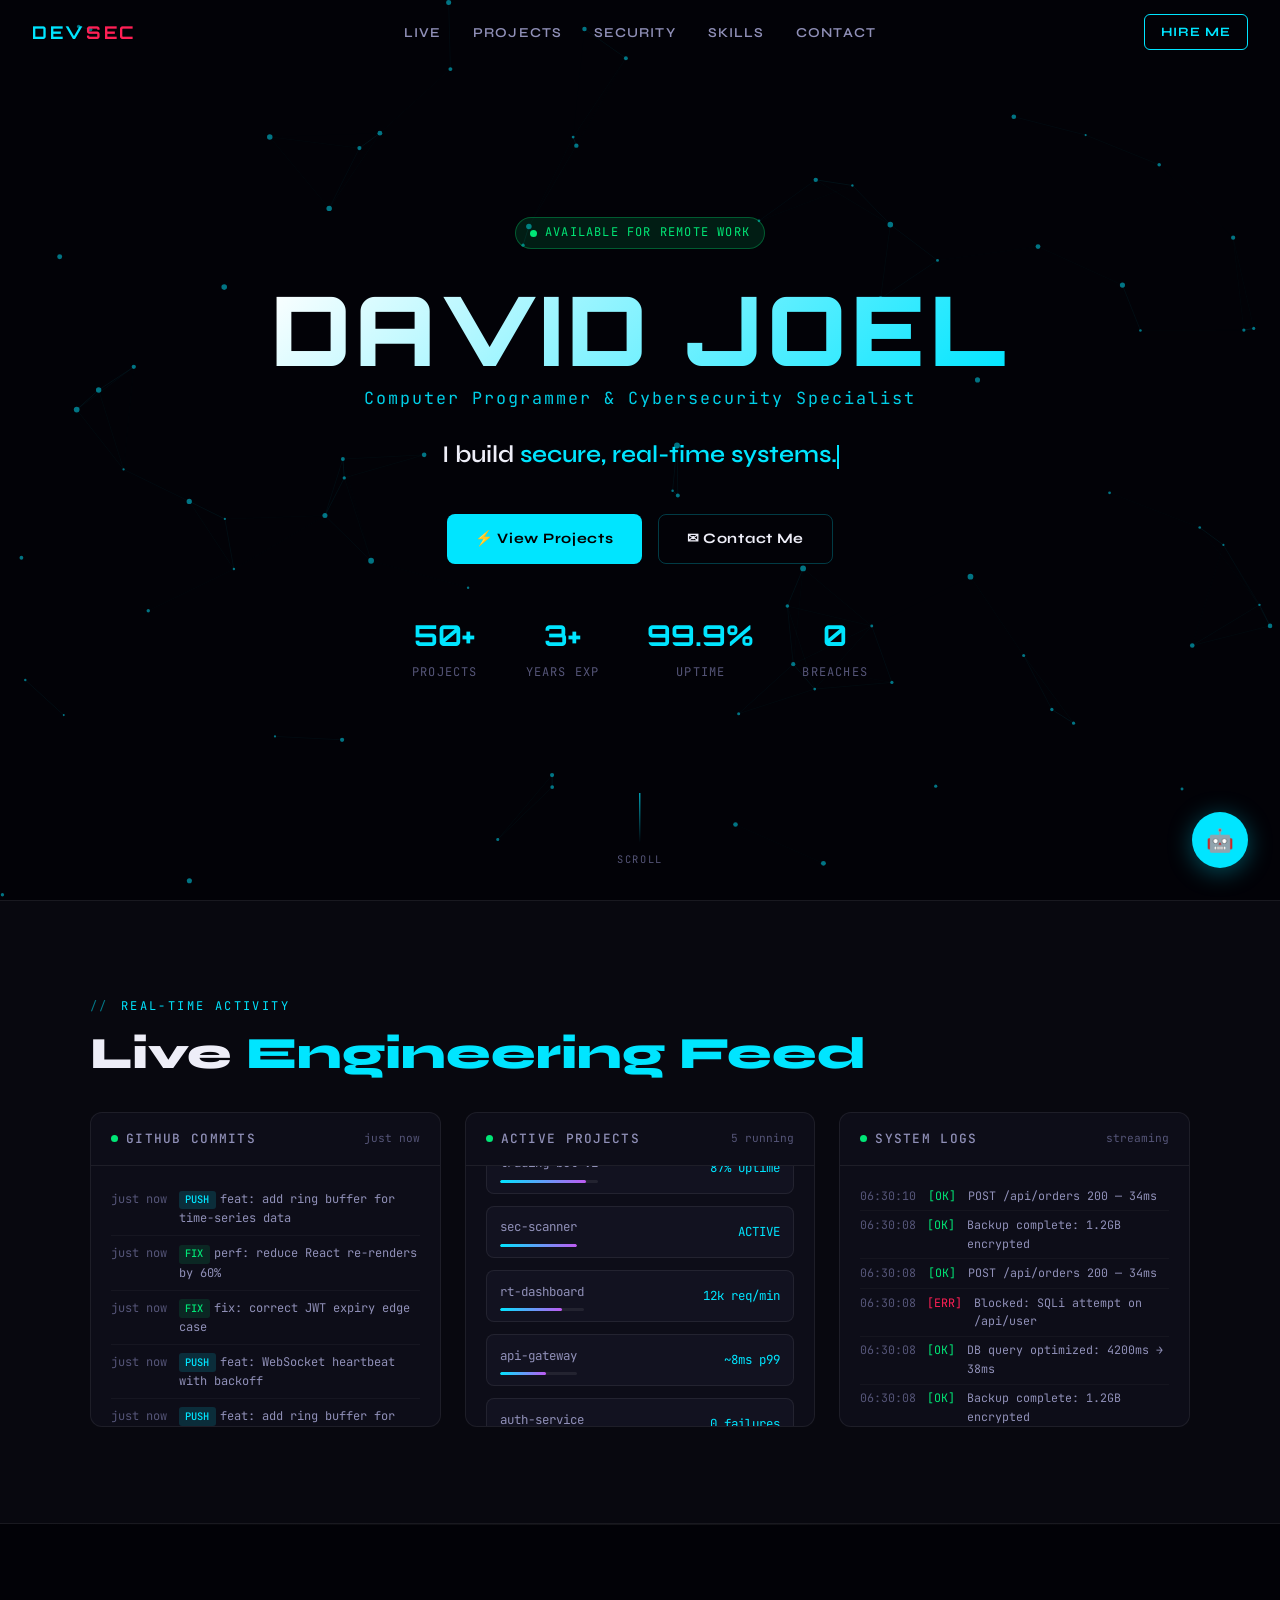
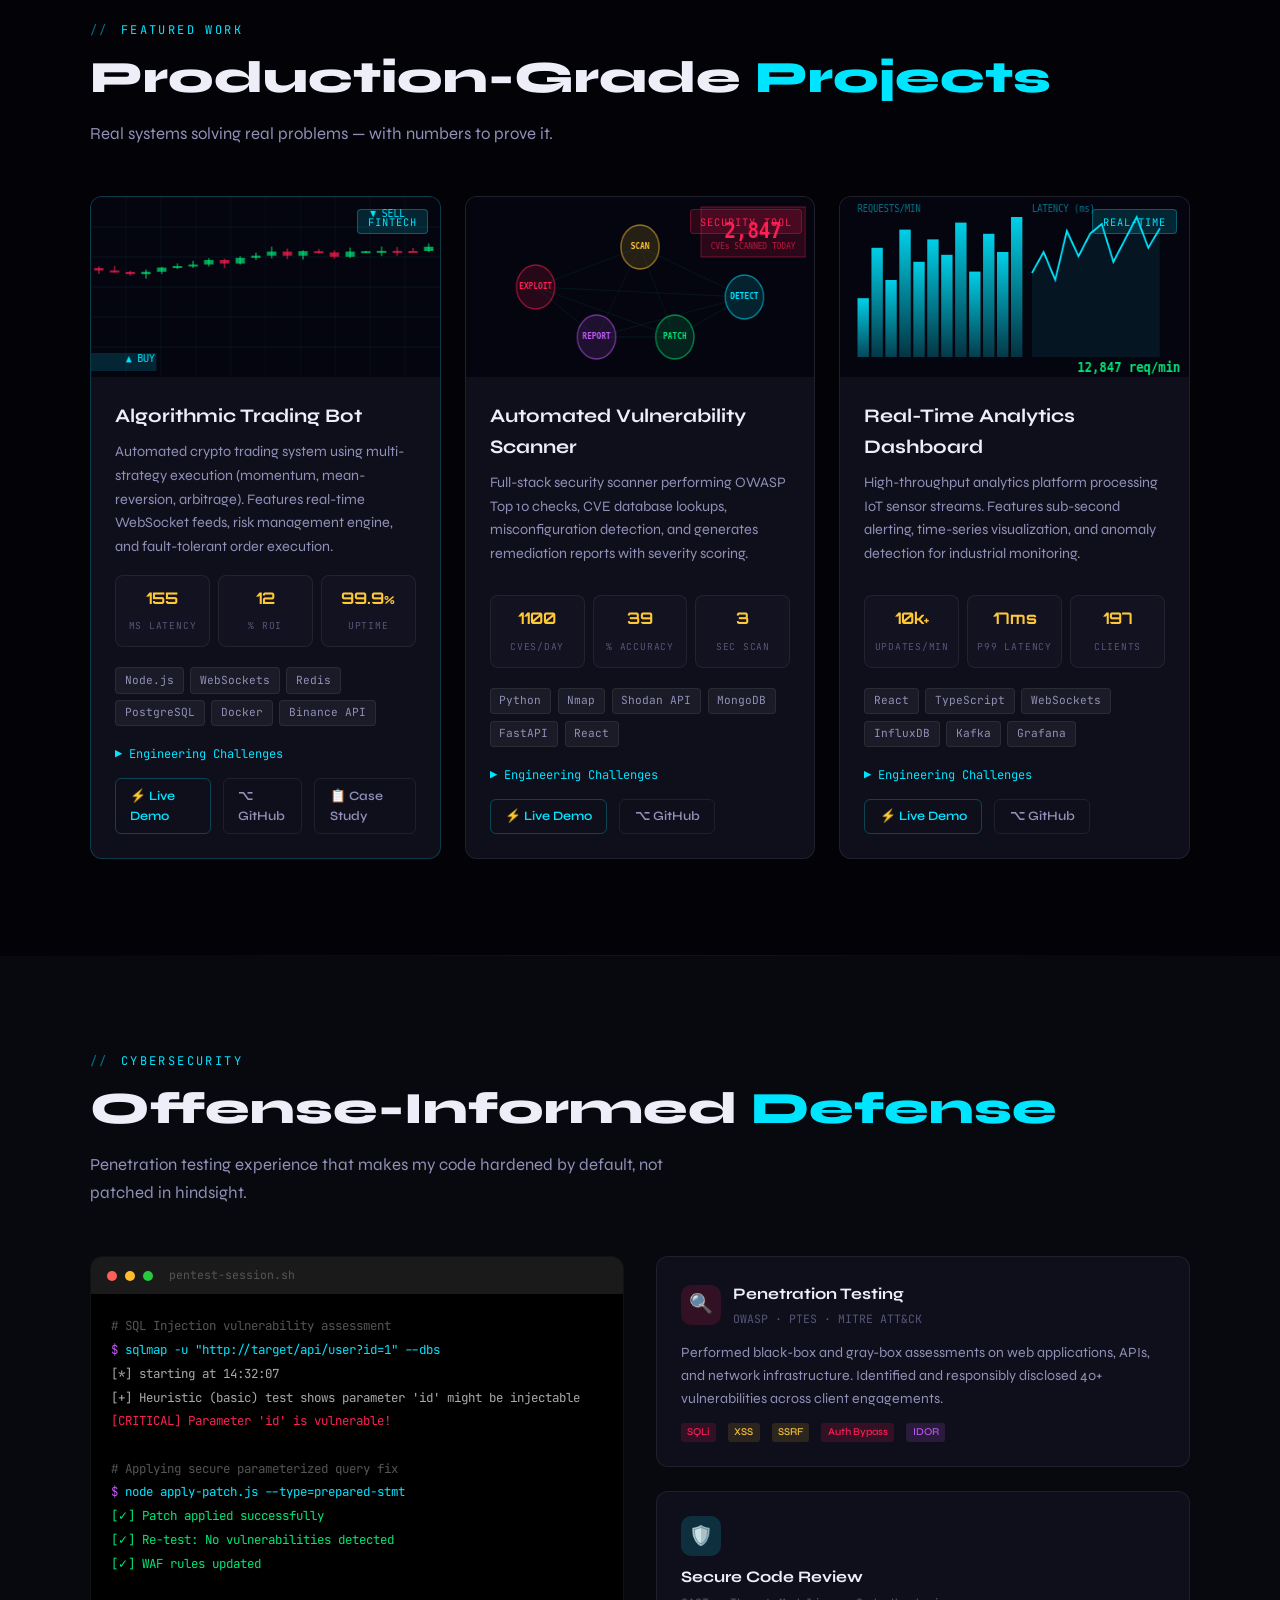
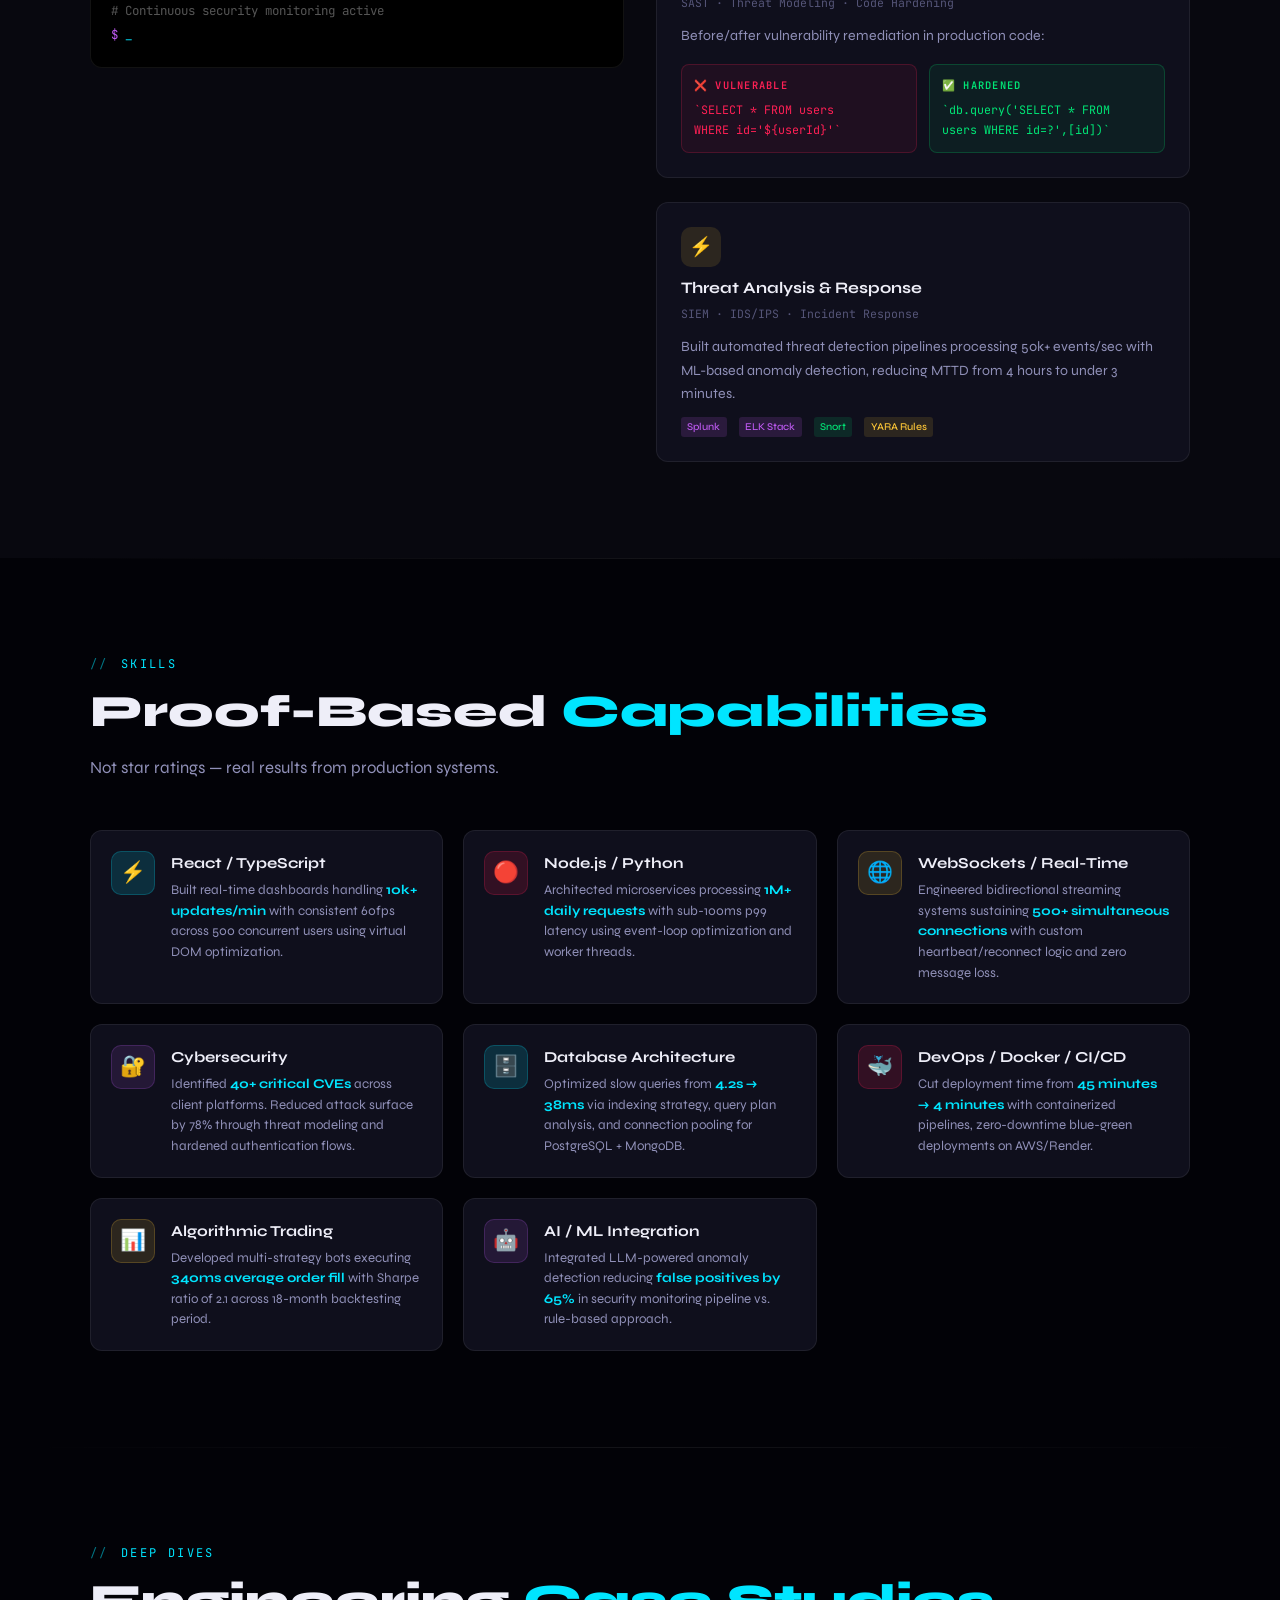
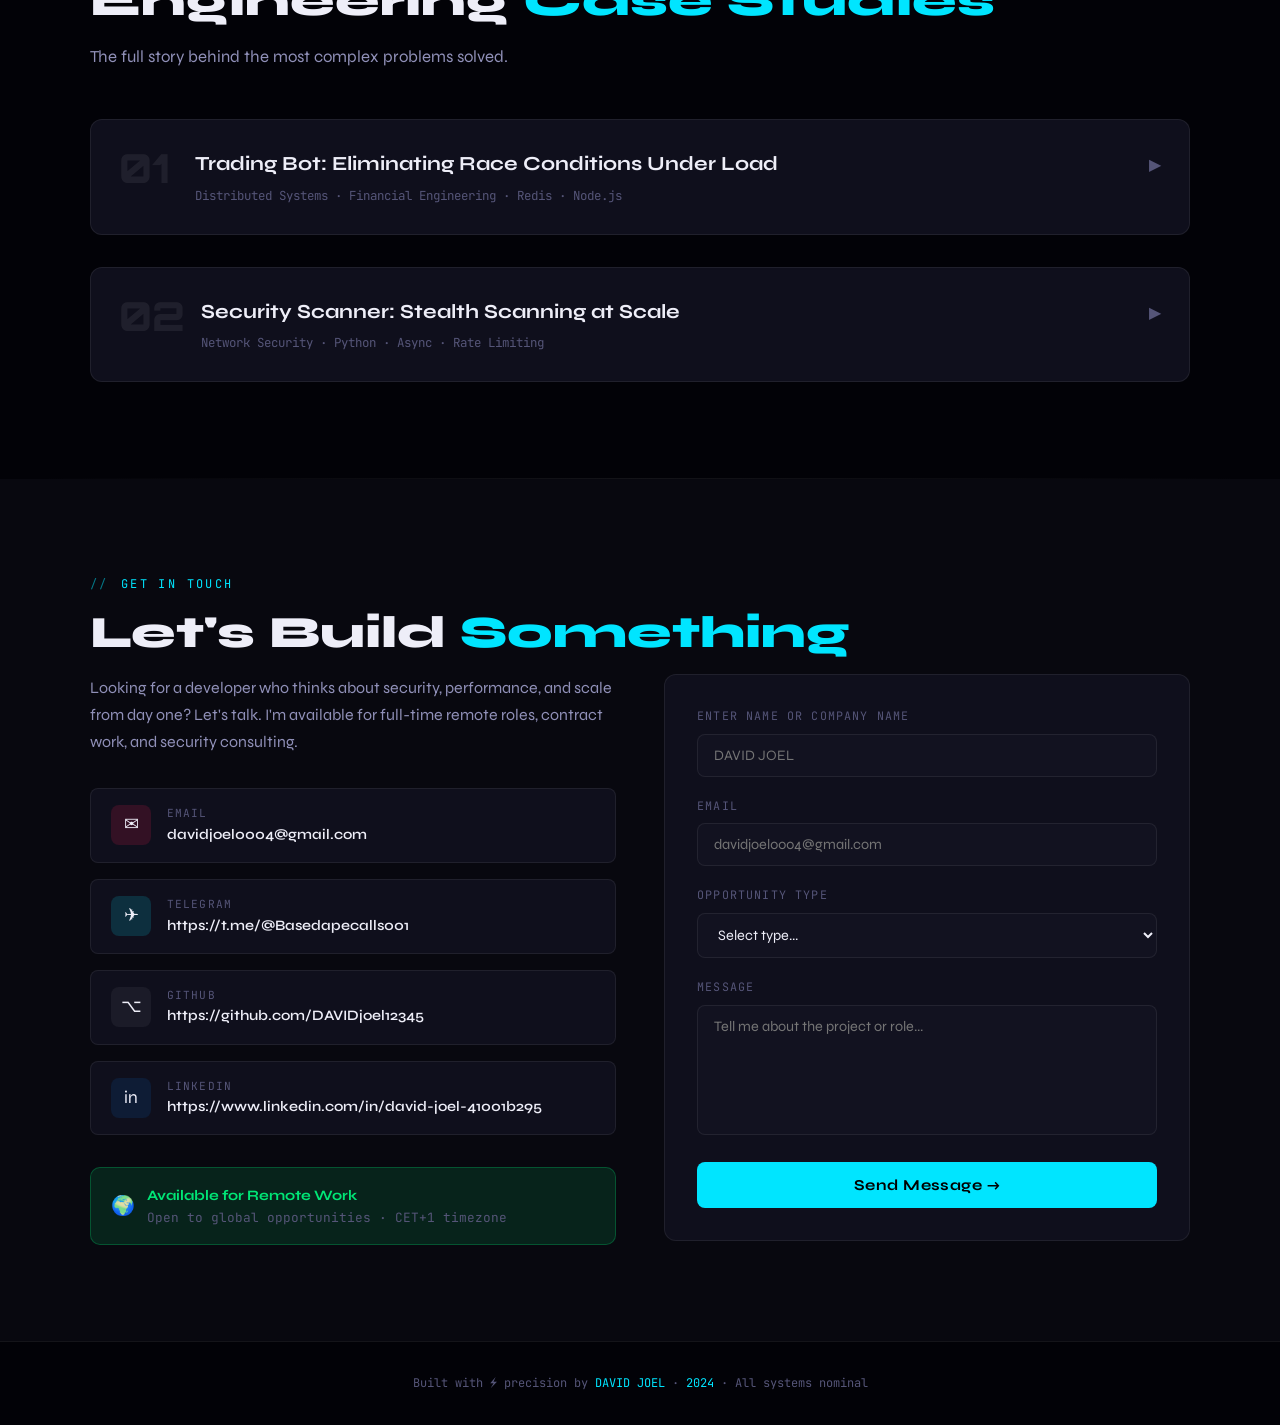
==== portfolio (1).html @ 373bf2c8 "first commit" ====
<!DOCTYPE html>
<html lang="en">
<head>
<meta charset="UTF-8">
<meta name="viewport" content="width=device-width, initial-scale=1.0">
<meta name="description" content="Computer Programmer & Cybersecurity Specialist — Building secure, real-time systems that scale.">
<meta property="og:title" content="Dev Portfolio | Security Engineer">
<meta property="og:description" content="I build secure, real-time systems that scale.">
<title>Portfolio | Cybersecurity & Systems Engineer</title>
<link rel="preconnect" href="https://fonts.googleapis.com">
<link rel="preconnect" href="https://fonts.gstatic.com" crossorigin>
<link href="https://fonts.googleapis.com/css2?family=Orbitron:wght@400;700;900&family=Syne:wght@400;500;600;700;800&family=JetBrains+Mono:ital,wght@0,400;0,500;1,400&display=swap" rel="stylesheet">
<style>
:root {
  --bg0: #020207;
  --bg1: #08080f;
  --bg2: #0d0d18;
  --bg3: #121220;
  --card: #0f0f1c;
  --border: rgba(255,255,255,0.07);
  --border-bright: rgba(0,229,255,0.25);
  --cyan: #00e5ff;
  --cyan-dim: rgba(0,229,255,0.15);
  --pink: #ff2055;
  --pink-dim: rgba(255,32,85,0.15);
  --gold: #ffc837;
  --gold-dim: rgba(255,200,55,0.12);
  --green: #00e676;
  --green-dim: rgba(0,230,118,0.12);
  --purple: #bf5af2;
  --text1: #eeeef8;
  --text2: #9090b8;
  --text3: #555578;
  --font-display: 'Orbitron', monospace;
  --font-body: 'Syne', sans-serif;
  --font-mono: 'JetBrains Mono', monospace;
  --radius: 12px;
  --radius-sm: 8px;
  --glow-cyan: 0 0 30px rgba(0,229,255,0.2);
  --glow-pink: 0 0 30px rgba(255,32,85,0.2);
}
*,*::before,*::after{box-sizing:border-box;margin:0;padding:0}
html{scroll-behavior:smooth;font-size:16px}
body{background:var(--bg0);color:var(--text1);font-family:var(--font-body);overflow-x:hidden;line-height:1.6}
::selection{background:var(--cyan-dim);color:var(--cyan)}
::-webkit-scrollbar{width:4px}
::-webkit-scrollbar-track{background:var(--bg1)}
::-webkit-scrollbar-thumb{background:var(--cyan-dim);border-radius:2px}

/* NAV */
nav{position:fixed;top:0;left:0;right:0;z-index:100;padding:0 2rem;height:64px;display:flex;align-items:center;justify-content:space-between;transition:background .3s,border .3s}
nav.scrolled{background:rgba(2,2,7,0.92);backdrop-filter:blur(20px);border-bottom:1px solid var(--border)}
.nav-logo{font-family:var(--font-display);font-size:1.1rem;font-weight:700;color:var(--cyan);letter-spacing:.15em;text-decoration:none}
.nav-logo span{color:var(--pink)}
.nav-links{display:flex;gap:2rem;list-style:none}
.nav-links a{color:var(--text2);text-decoration:none;font-size:.85rem;font-weight:600;letter-spacing:.08em;text-transform:uppercase;transition:color .2s;position:relative}
.nav-links a::after{content:'';position:absolute;left:0;bottom:-4px;width:0;height:1px;background:var(--cyan);transition:width .2s}
.nav-links a:hover{color:var(--cyan)}
.nav-links a:hover::after{width:100%}
.nav-cta{background:transparent;border:1px solid var(--cyan);color:var(--cyan);padding:.4rem 1rem;border-radius:6px;font-family:var(--font-body);font-size:.8rem;font-weight:700;letter-spacing:.08em;text-transform:uppercase;cursor:pointer;transition:all .2s;text-decoration:none}
.nav-cta:hover{background:var(--cyan-dim);box-shadow:var(--glow-cyan)}
.menu-toggle{display:none;flex-direction:column;gap:5px;cursor:pointer;padding:4px}
.menu-toggle span{width:22px;height:1.5px;background:var(--text1);display:block;transition:all .3s}

/* HERO */
#hero{position:relative;min-height:100vh;display:flex;align-items:center;justify-content:center;overflow:hidden}
#particle-canvas{position:absolute;inset:0;width:100%;height:100%}
.hero-inner{position:relative;z-index:2;text-align:center;padding:0 1.5rem;max-width:900px;margin:0 auto}
.avail-badge{display:inline-flex;align-items:center;gap:.5rem;background:var(--green-dim);border:1px solid rgba(0,230,118,0.3);color:var(--green);font-family:var(--font-mono);font-size:.75rem;letter-spacing:.1em;padding:.35rem .9rem;border-radius:100px;margin-bottom:2rem}
.avail-dot{width:7px;height:7px;border-radius:50%;background:var(--green);animation:pulse-green 2s infinite}
.hero-name{font-family:var(--font-display);font-size:clamp(2.8rem,8vw,6rem);font-weight:900;line-height:1;letter-spacing:.05em;margin-bottom:.5rem;position:relative;background:linear-gradient(135deg,#fff 0%,var(--cyan) 50%,#fff 100%);background-size:200% 200%;-webkit-background-clip:text;-webkit-text-fill-color:transparent;background-clip:text;animation:shimmer 4s ease infinite}
.hero-role{font-family:var(--font-mono);font-size:clamp(.85rem,2vw,1.05rem);color:var(--cyan);letter-spacing:.12em;margin-bottom:1.5rem;opacity:.9}
.hero-tagline{font-size:clamp(1.1rem,3vw,1.5rem);font-weight:600;color:var(--text1);margin-bottom:2.5rem;min-height:2.4rem}
.typed-text{color:var(--cyan)}
.cursor{display:inline-block;width:2px;height:1em;background:var(--cyan);vertical-align:text-bottom;animation:blink .75s step-end infinite}
.hero-btns{display:flex;gap:1rem;justify-content:center;flex-wrap:wrap;margin-bottom:3rem}
.btn-primary{display:inline-flex;align-items:center;gap:.5rem;background:var(--cyan);color:#000;font-family:var(--font-body);font-weight:700;font-size:.9rem;letter-spacing:.05em;padding:.75rem 1.75rem;border-radius:8px;text-decoration:none;transition:all .25s}
.btn-primary:hover{transform:translateY(-2px);box-shadow:0 8px 32px rgba(0,229,255,0.35)}
.btn-secondary{display:inline-flex;align-items:center;gap:.5rem;background:transparent;color:var(--text1);font-family:var(--font-body);font-weight:700;font-size:.9rem;letter-spacing:.05em;padding:.75rem 1.75rem;border-radius:8px;border:1px solid var(--border-bright);text-decoration:none;transition:all .25s}
.btn-secondary:hover{background:var(--cyan-dim);color:var(--cyan);border-color:var(--cyan);transform:translateY(-2px)}
.hero-stats{display:flex;justify-content:center;gap:3rem;flex-wrap:wrap}
.hstat{text-align:center}
.hstat-num{display:block;font-family:var(--font-display);font-size:1.8rem;font-weight:700;color:var(--cyan)}
.hstat-label{font-size:.75rem;color:var(--text3);font-family:var(--font-mono);letter-spacing:.1em;text-transform:uppercase}
.scroll-hint{position:absolute;bottom:2rem;left:50%;transform:translateX(-50%);display:flex;flex-direction:column;align-items:center;gap:.5rem;z-index:2;animation:float 3s ease-in-out infinite}
.scroll-line{width:1px;height:50px;background:linear-gradient(to bottom,var(--cyan),transparent)}
.scroll-label{font-family:var(--font-mono);font-size:.65rem;color:var(--text3);letter-spacing:.15em;text-transform:uppercase}

/* SECTIONS */
section{padding:6rem 2rem}
.container{max-width:1100px;margin:0 auto}
.section-label{font-family:var(--font-mono);font-size:.75rem;color:var(--cyan);letter-spacing:.2em;text-transform:uppercase;margin-bottom:.75rem;display:flex;align-items:center;gap:.75rem}
.section-label::before{content:'//';opacity:.5}
.section-title{font-size:clamp(1.8rem,4vw,2.8rem);font-weight:800;line-height:1.15;margin-bottom:1rem}
.section-title span{color:var(--cyan)}
.section-desc{color:var(--text2);font-size:1.05rem;max-width:600px;line-height:1.7;margin-bottom:3rem}

/* REVEAL */
.reveal{opacity:0;transform:translateY(30px);transition:opacity .7s ease,transform .7s ease}
.reveal.visible{opacity:1;transform:none}

/* LIVE ACTIVITY */
#activity{background:var(--bg1);border-top:1px solid var(--border);border-bottom:1px solid var(--border)}
.activity-grid{display:grid;grid-template-columns:repeat(3,1fr);gap:1.5rem}
.activity-panel{background:var(--bg2);border:1px solid var(--border);border-radius:var(--radius);overflow:hidden}
.panel-header{padding:1rem 1.25rem;border-bottom:1px solid var(--border);display:flex;align-items:center;justify-content:space-between}
.panel-title{font-family:var(--font-mono);font-size:.8rem;font-weight:500;color:var(--text2);letter-spacing:.1em;text-transform:uppercase;display:flex;align-items:center;gap:.5rem}
.live-dot{width:7px;height:7px;border-radius:50%;background:var(--green);animation:pulse-green 1.5s infinite}
.panel-body{padding:1rem 1.25rem;height:260px;overflow:hidden;position:relative}
.activity-item{padding:.5rem 0;border-bottom:1px solid rgba(255,255,255,0.04);display:flex;align-items:flex-start;gap:.75rem;font-family:var(--font-mono);font-size:.75rem;animation:slideInItem .4s ease}
.activity-item:last-child{border-bottom:none}
.ai-time{color:var(--text3);min-width:45px;flex-shrink:0}
.ai-msg{color:var(--text2);line-height:1.5}
.ai-tag{display:inline-block;padding:.1rem .4rem;border-radius:3px;font-size:.65rem;margin-right:.25rem;font-weight:500}
.tag-push{background:var(--cyan-dim);color:var(--cyan)}
.tag-fix{background:var(--green-dim);color:var(--green)}
.tag-warn{background:var(--gold-dim);color:var(--gold)}
.tag-crit{background:var(--pink-dim);color:var(--pink)}
.tag-info{background:rgba(191,90,242,0.15);color:var(--purple)}
.log-line{font-family:var(--font-mono);font-size:.73rem;padding:.3rem 0;border-bottom:1px solid rgba(255,255,255,0.03);display:flex;gap:.75rem}
.log-time{color:var(--text3);min-width:55px}
.log-level-ok{color:var(--green)}
.log-level-warn{color:var(--gold)}
.log-level-err{color:var(--pink)}
.log-msg{color:var(--text2)}
.project-status{display:flex;flex-direction:column;gap:.75rem;height:100%;justify-content:center}
.ps-item{display:flex;align-items:center;justify-content:space-between;padding:.65rem .85rem;background:var(--bg3);border-radius:8px;border:1px solid var(--border)}
.ps-name{font-family:var(--font-mono);font-size:.78rem;color:var(--text2)}
.ps-metric{font-family:var(--font-mono);font-size:.78rem;color:var(--cyan)}
.ps-bar{width:100%;height:3px;background:var(--border);border-radius:2px;margin-top:.4rem;overflow:hidden}
.ps-bar-fill{height:100%;border-radius:2px;background:linear-gradient(90deg,var(--cyan),var(--purple));transition:width 1s ease}

/* PROJECTS */
.projects-grid{display:grid;grid-template-columns:repeat(auto-fit,minmax(320px,1fr));gap:1.5rem}
.project-card{background:var(--card);border:1px solid var(--border);border-radius:var(--radius);overflow:hidden;transition:border-color .3s,transform .3s;position:relative;display:flex;flex-direction:column}
.project-card::before{content:'';position:absolute;inset:0;background:linear-gradient(135deg,var(--cyan-dim),transparent 40%);opacity:0;transition:opacity .3s;pointer-events:none}
.project-card:hover{border-color:var(--border-bright);transform:translateY(-4px);box-shadow:var(--glow-cyan)}
.project-card:hover::before{opacity:1}
.project-card.featured{border-color:rgba(0,229,255,0.2)}
.project-thumb{height:180px;position:relative;overflow:hidden}
.project-canvas{width:100%;height:100%;display:block}
.project-badge{position:absolute;top:.75rem;right:.75rem;background:var(--cyan-dim);border:1px solid rgba(0,229,255,0.3);color:var(--cyan);font-family:var(--font-mono);font-size:.65rem;letter-spacing:.1em;padding:.2rem .6rem;border-radius:4px;text-transform:uppercase}
.project-badge.security{background:var(--pink-dim);border-color:rgba(255,32,85,0.3);color:var(--pink)}
.project-body{padding:1.5rem;flex:1;display:flex;flex-direction:column}
.project-title{font-size:1.2rem;font-weight:700;margin-bottom:.5rem;color:var(--text1)}
.project-desc{color:var(--text2);font-size:.9rem;line-height:1.65;margin-bottom:1rem;flex:1}
.project-metrics{display:grid;grid-template-columns:repeat(3,1fr);gap:.5rem;margin-bottom:1.25rem}
.metric-box{background:var(--bg3);border-radius:8px;padding:.6rem .5rem;text-align:center;border:1px solid var(--border)}
.metric-val{display:block;font-family:var(--font-display);font-size:1rem;font-weight:700;color:var(--gold)}
.metric-label{font-family:var(--font-mono);font-size:.6rem;color:var(--text3);text-transform:uppercase;letter-spacing:.08em}
.tech-stack{display:flex;flex-wrap:wrap;gap:.4rem;margin-bottom:1.25rem}
.tech-badge{background:rgba(255,255,255,0.05);border:1px solid var(--border);color:var(--text2);font-family:var(--font-mono);font-size:.7rem;padding:.2rem .55rem;border-radius:4px}
.challenge-toggle{background:transparent;border:none;color:var(--cyan);font-family:var(--font-mono);font-size:.75rem;cursor:pointer;padding:0;display:flex;align-items:center;gap:.4rem;transition:opacity .2s}
.challenge-toggle:hover{opacity:.8}
.challenge-content{display:none;margin-top:.75rem;padding:.75rem;background:var(--bg3);border-radius:8px;border-left:2px solid var(--cyan);font-size:.82rem;color:var(--text2);line-height:1.65}
.challenge-content.open{display:block;animation:fadeIn .3s ease}
.project-links{display:flex;gap:.75rem;margin-top:1rem}
.proj-link{display:inline-flex;align-items:center;gap:.4rem;font-size:.8rem;font-weight:600;text-decoration:none;color:var(--text2);border:1px solid var(--border);padding:.4rem .9rem;border-radius:6px;transition:all .2s}
.proj-link:hover{color:var(--cyan);border-color:var(--cyan);background:var(--cyan-dim)}
.proj-link.primary{color:var(--cyan);border-color:var(--border-bright)}

/* SECURITY */
#security{background:var(--bg1)}
.security-grid{display:grid;grid-template-columns:1fr 1fr;gap:2rem;align-items:start}
.sec-visual{position:sticky;top:6rem}
.vuln-terminal{background:#000;border-radius:var(--radius);border:1px solid var(--border);overflow:hidden}
.terminal-header{background:#1a1a1a;padding:.6rem 1rem;display:flex;align-items:center;gap:.5rem}
.t-dot{width:10px;height:10px;border-radius:50%}
.terminal-body{padding:1.25rem;font-family:var(--font-mono);font-size:.78rem;line-height:1.9}
.t-comment{color:#555}
.t-cmd{color:var(--cyan)}
.t-output{color:#aaa}
.t-ok{color:var(--green)}
.t-warn{color:var(--gold)}
.t-err{color:var(--pink)}
.t-prompt{color:var(--purple)}
.sec-items{display:flex;flex-direction:column;gap:1.5rem}
.sec-item{background:var(--card);border:1px solid var(--border);border-radius:var(--radius);padding:1.5rem;transition:border-color .3s}
.sec-item:hover{border-color:var(--border-bright)}
.sec-item-header{display:flex;align-items:center;gap:.75rem;margin-bottom.75rem}
.sec-icon{width:40px;height:40px;border-radius:10px;display:flex;align-items:center;justify-content:center;font-size:1.2rem;flex-shrink:0}
.sec-icon.red{background:var(--pink-dim)}
.sec-icon.cyan{background:var(--cyan-dim)}
.sec-icon.gold{background:var(--gold-dim)}
.sec-item-title{font-weight:700;font-size:1rem;margin-bottom:.25rem}
.sec-item-sub{font-family:var(--font-mono);font-size:.72rem;color:var(--text3)}
.sec-tags{display:flex;gap:.5rem;flex-wrap:wrap;margin-top:.75rem}
.before-after{display:grid;grid-template-columns:1fr 1fr;gap:.75rem;margin-top.75rem}
.ba-box{padding:.75rem;border-radius:8px;font-family:var(--font-mono);font-size:.73rem;line-height:1.7}
.ba-before{background:rgba(255,32,85,0.07);border:1px solid rgba(255,32,85,0.2)}
.ba-after{background:rgba(0,230,118,0.07);border:1px solid rgba(0,230,118,0.2)}
.ba-label{font-size:.65rem;letter-spacing:.12em;text-transform:uppercase;margin-bottom:.4rem;font-weight:600}
.ba-before .ba-label{color:var(--pink)}
.ba-after .ba-label{color:var(--green)}
.ba-code{color:var(--text2)}

/* SKILLS */
.skills-grid{display:grid;grid-template-columns:repeat(auto-fit,minmax(290px,1fr));gap:1.25rem}
.skill-item{background:var(--card);border:1px solid var(--border);border-radius:var(--radius);padding:1.25rem;display:flex;align-items:flex-start;gap:1rem;transition:border-color .3s,transform .3s}
.skill-item:hover{border-color:var(--border-bright);transform:translateY(-2px)}
.skill-icon{width:44px;height:44px;border-radius:10px;background:var(--cyan-dim);border:1px solid rgba(0,229,255,0.2);display:flex;align-items:center;justify-content:center;font-size:1.3rem;flex-shrink:0}
.skill-icon.pink{background:var(--pink-dim);border-color:rgba(255,32,85,0.2)}
.skill-icon.gold{background:var(--gold-dim);border-color:rgba(255,200,55,0.2)}
.skill-icon.purple{background:rgba(191,90,242,0.12);border-color:rgba(191,90,242,0.2)}
.skill-content .skill-name{font-weight:700;font-size:.95rem;margin-bottom:.3rem;color:var(--text1)}
.skill-proof{font-size:.83rem;color:var(--text2);line-height:1.55}
.skill-proof strong{color:var(--cyan)}

/* CASE STUDIES */
.case-list{display:flex;flex-direction:column;gap:2rem}
.case-item{background:var(--card);border:1px solid var(--border);border-radius:var(--radius);overflow:hidden;transition:border-color .3s}
.case-item:hover{border-color:var(--border-bright)}
.case-header{padding:1.75rem;cursor:pointer;display:flex;align-items:flex-start;justify-content:space-between;gap:1rem}
.case-num{font-family:var(--font-display);font-size:2.5rem;font-weight:900;color:var(--border);line-height:1;flex-shrink:0;min-width:60px}
.case-meta{flex:1}
.case-title{font-size:1.25rem;font-weight:700;margin-bottom:.35rem}
.case-sub{color:var(--text3);font-family:var(--font-mono);font-size:.78rem}
.case-arrow{color:var(--text3);transition:transform .3s;flex-shrink:0;margin-top:4px}
.case-item.open .case-arrow{transform:rotate(90deg)}
.case-item.open .case-num{color:var(--cyan)}
.case-body{display:none;border-top:1px solid var(--border)}
.case-body.open{display:block;animation:fadeIn .3s ease}
.case-grid{display:grid;grid-template-columns:repeat(4,1fr);gap:0;border-bottom:1px solid var(--border)}
.case-col{padding:1.5rem;border-right:1px solid var(--border)}
.case-col:last-child{border-right:none}
.case-col-label{font-family:var(--font-mono);font-size:.68rem;color:var(--text3);text-transform:uppercase;letter-spacing:.12em;margin-bottom:.6rem}
.case-col-text{font-size:.88rem;color:var(--text2);line-height:1.65}
.case-col-text strong{color:var(--text1)}
.case-results{padding:1.25rem 1.5rem;display:flex;gap:1.5rem;flex-wrap:wrap;align-items:center}
.case-result-chip{display:flex;align-items:center;gap:.5rem;background:var(--green-dim);border:1px solid rgba(0,230,118,0.2);padding:.4rem .85rem;border-radius:100px}
.crc-icon{font-size:.9rem}
.crc-text{font-family:var(--font-mono);font-size:.75rem;color:var(--green)}

/* CONTACT */
#contact{background:var(--bg1)}
.contact-grid{display:grid;grid-template-columns:1fr 1fr;gap:3rem;align-items:start}
.contact-info{}
.contact-intro{color:var(--text2);font-size:1rem;line-height:1.7;margin-bottom:2rem}
.contact-links{display:flex;flex-direction:column;gap:1rem;margin-bottom:2rem}
.contact-link{display:flex;align-items:center;gap:1rem;padding:1rem 1.25rem;background:var(--card);border:1px solid var(--border);border-radius:var(--radius-sm);text-decoration:none;transition:border-color .2s,background .2s;color:inherit}
.contact-link:hover{border-color:var(--border-bright);background:var(--cyan-dim)}
.cl-icon{width:40px;height:40px;border-radius:8px;display:flex;align-items:center;justify-content:center;font-size:1.1rem;flex-shrink:0}
.cl-label{font-family:var(--font-mono);font-size:.7rem;color:var(--text3);text-transform:uppercase;letter-spacing:.1em}
.cl-value{font-weight:600;font-size:.9rem;color:var(--text1)}
.contact-form{background:var(--card);border:1px solid var(--border);border-radius:var(--radius);padding:2rem}
.form-row{margin-bottom:1.25rem}
.form-row label{display:block;font-family:var(--font-mono);font-size:.73rem;color:var(--text3);text-transform:uppercase;letter-spacing:.1em;margin-bottom:.5rem}
.form-row input,.form-row textarea,.form-row select{width:100%;background:var(--bg3);border:1px solid var(--border);border-radius:8px;padding:.75rem 1rem;color:var(--text1);font-family:var(--font-body);font-size:.9rem;outline:none;transition:border-color .2s;resize:none}
.form-row input:focus,.form-row textarea:focus{border-color:var(--cyan)}
.form-row textarea{height:130px}
.form-submit{width:100%;background:var(--cyan);color:#000;border:none;padding:.85rem;border-radius:8px;font-family:var(--font-body);font-weight:700;font-size:.95rem;cursor:pointer;transition:all .25s;letter-spacing:.03em}
.form-submit:hover{transform:translateY(-2px);box-shadow:0 8px 32px rgba(0,229,255,0.3)}
.form-submit:disabled{opacity:.6;cursor:not-allowed;transform:none}
.form-success{display:none;text-align:center;padding:1rem;background:var(--green-dim);border:1px solid rgba(0,230,118,0.3);border-radius:8px;color:var(--green);font-family:var(--font-mono);font-size:.85rem;margin-top:.75rem}

/* FOOTER */
footer{background:var(--bg0);border-top:1px solid var(--border);padding:2rem;text-align:center}
.footer-text{font-family:var(--font-mono);font-size:.75rem;color:var(--text3)}
.footer-text span{color:var(--cyan)}

/* AI CHATBOT */
.chat-trigger{position:fixed;bottom:2rem;right:2rem;z-index:200;width:56px;height:56px;border-radius:50%;background:var(--cyan);border:none;cursor:pointer;display:flex;align-items:center;justify-content:center;box-shadow:0 4px 24px rgba(0,229,255,0.35);transition:all .3s;font-size:1.4rem}
.chat-trigger:hover{transform:scale(1.1);box-shadow:0 6px 32px rgba(0,229,255,0.5)}
.chat-window{position:fixed;bottom:6rem;right:2rem;z-index:200;width:360px;background:var(--bg2);border:1px solid var(--border-bright);border-radius:var(--radius);overflow:hidden;display:none;flex-direction:column;box-shadow:0 24px 80px rgba(0,0,0,0.6),var(--glow-cyan);max-height:520px}
.chat-window.open{display:flex;animation:slideUp .3s ease}
.chat-head{padding:1rem 1.25rem;border-bottom:1px solid var(--border);display:flex;align-items:center;justify-content:space-between}
.chat-head-info{display:flex;align-items:center;gap:.75rem}
.chat-avatar{width:36px;height:36px;border-radius:50%;background:var(--cyan-dim);border:1px solid var(--border-bright);display:flex;align-items:center;justify-content:center;font-size:1rem}
.chat-head-name{font-weight:700;font-size:.9rem}
.chat-head-status{font-family:var(--font-mono);font-size:.68rem;color:var(--green)}
.chat-close{background:none;border:none;color:var(--text3);cursor:pointer;font-size:1.2rem;line-height:1;transition:color .2s}
.chat-close:hover{color:var(--text1)}
.chat-messages{flex:1;overflow-y:auto;padding:1rem;display:flex;flex-direction:column;gap:.75rem;min-height:200px}
.chat-msg{max-width:85%;font-size:.85rem;line-height:1.55;padding:.65rem .9rem;border-radius:12px;animation:fadeIn .3s ease}
.msg-bot{align-self:flex-start;background:var(--bg3);border:1px solid var(--border);color:var(--text2)}
.msg-user{align-self:flex-end;background:var(--cyan-dim);border:1px solid rgba(0,229,255,0.25);color:var(--text1)}
.chat-suggestions{padding:.75rem;display:flex;gap:.5rem;flex-wrap:wrap;border-top:1px solid var(--border)}
.chat-suggest{background:var(--bg3);border:1px solid var(--border);color:var(--text2);font-family:var(--font-mono);font-size:.68rem;padding:.3rem .65rem;border-radius:6px;cursor:pointer;transition:all .2s}
.chat-suggest:hover{border-color:var(--cyan);color:var(--cyan)}
.chat-input-row{padding:.75rem;border-top:1px solid var(--border);display:flex;gap:.5rem}
.chat-input{flex:1;background:var(--bg3);border:1px solid var(--border);border-radius:8px;padding:.5rem .85rem;color:var(--text1);font-family:var(--font-body);font-size:.85rem;outline:none;transition:border-color .2s}
.chat-input:focus{border-color:var(--cyan)}
.chat-send{background:var(--cyan);border:none;color:#000;width:36px;height:36px;border-radius:8px;cursor:pointer;display:flex;align-items:center;justify-content:center;flex-shrink:0;font-size:1rem;transition:opacity .2s}
.chat-send:hover{opacity:.85}
.chat-send:disabled{opacity:.4;cursor:not-allowed}
.chat-typing{font-family:var(--font-mono);font-size:.75rem;color:var(--text3);padding:0 .5rem;display:flex;align-items:center;gap:.4rem;min-height:20px}
.typing-dot{width:5px;height:5px;border-radius:50%;background:var(--cyan);display:inline-block;animation:typing-bounce .9s infinite}
.typing-dot:nth-child(2){animation-delay:.15s}
.typing-dot:nth-child(3){animation-delay:.3s}

/* ANIMATIONS */
@keyframes shimmer{0%,100%{background-position:0% 50%}50%{background-position:100% 50%}}
@keyframes pulse-green{0%,100%{opacity:1;box-shadow:0 0 0 0 rgba(0,230,118,.4)}50%{opacity:.8;box-shadow:0 0 0 6px rgba(0,230,118,0)}}
@keyframes blink{0%,100%{opacity:1}50%{opacity:0}}
@keyframes float{0%,100%{transform:translateX(-50%) translateY(0)}50%{transform:translateX(-50%) translateY(-8px)}}
@keyframes fadeIn{from{opacity:0}to{opacity:1}}
@keyframes slideInItem{from{opacity:0;transform:translateX(-10px)}to{opacity:1;transform:none}}
@keyframes slideUp{from{opacity:0;transform:translateY(20px)}to{opacity:1;transform:none}}
@keyframes typing-bounce{0%,60%,100%{transform:translateY(0)}30%{transform:translateY(-6px)}}
@keyframes scanline{0%{transform:translateY(0)}100%{transform:translateY(100%)}}

/* GRID SEPARATOR */
.section-sep{height:1px;background:linear-gradient(90deg,transparent,var(--border),transparent);margin:0 2rem}

/* RESPONSIVE */
@media(max-width:900px){
  .activity-grid{grid-template-columns:1fr}
  .activity-panel:not(:first-child){display:none}
  .security-grid{grid-template-columns:1fr}
  .sec-visual{display:none}
  .contact-grid{grid-template-columns:1fr}
  .case-grid{grid-template-columns:1fr 1fr}
  .case-col:nth-child(3){border-right:none}
  .case-col:nth-child(3),.case-col:nth-child(4){border-top:1px solid var(--border)}
}
@media(max-width:640px){
  nav{padding:0 1.25rem}
  .nav-links{display:none}
  .nav-links.mobile-open{display:flex;flex-direction:column;position:fixed;top:64px;left:0;right:0;background:rgba(2,2,7,.97);padding:1.5rem;border-bottom:1px solid var(--border);gap:1rem}
  .menu-toggle{display:flex}
  section{padding:4rem 1.25rem}
  .projects-grid{grid-template-columns:1fr}
  .project-metrics{grid-template-columns:repeat(3,1fr)}
  .case-grid{grid-template-columns:1fr}
  .case-col{border-right:none;border-top:1px solid var(--border)}
  .case-col:first-child{border-top:none}
  .chat-window{width:calc(100vw - 2rem);right:1rem}
  .hero-stats{gap:1.5rem}
  .security-grid{grid-template-columns:1fr}
  .skills-grid{grid-template-columns:1fr}
}
</style>
</head>
<body>

<!-- NAV -->
<nav id="main-nav">
  <a href="#hero" class="nav-logo">DEV<span>SEC</span></a>
  <ul class="nav-links" id="nav-links">
    <li><a href="#activity">Live</a></li>
    <li><a href="#projects">Projects</a></li>
    <li><a href="#security">Security</a></li>
    <li><a href="#skills">Skills</a></li>
    <li><a href="#contact">Contact</a></li>
  </ul>
  <a href="#contact" class="nav-cta">Hire Me</a>
  <div class="menu-toggle" id="menu-toggle" onclick="toggleMenu()">
    <span></span><span></span><span></span>
  </div>
</nav>

<!-- HERO -->
<section id="hero">
  <canvas id="particle-canvas"></canvas>
  <div class="hero-inner">
    <div class="avail-badge"><span class="avail-dot"></span>AVAILABLE FOR REMOTE WORK</div>
    <h1 class="hero-name" id="hero-name">DAVID JOEL</h1>
    <div class="hero-role">Computer Programmer &amp; Cybersecurity Specialist</div>
    <p class="hero-tagline">I build <span class="typed-text" id="typed-text"></span><span class="cursor"></span></p>
    <div class="hero-btns">
      <a href="#projects" class="btn-primary">⚡ View Projects</a>
      <a href="#contact" class="btn-secondary">✉ Contact Me</a>
    </div>
    <div class="hero-stats">
      <div class="hstat"><span class="hstat-num">50+</span><span class="hstat-label">Projects</span></div>
      <div class="hstat"><span class="hstat-num">3+</span><span class="hstat-label">Years Exp</span></div>
      <div class="hstat"><span class="hstat-num">99.9%</span><span class="hstat-label">Uptime</span></div>
      <div class="hstat"><span class="hstat-num">0</span><span class="hstat-label">Breaches</span></div>
    </div>
  </div>
  <div class="scroll-hint">
    <div class="scroll-line"></div>
    <div class="scroll-label">Scroll</div>
  </div>
</section>

<!-- LIVE ACTIVITY -->
<section id="activity">
  <div class="container">
    <div class="section-label">Real-Time Activity</div>
    <h2 class="section-title" style="margin-bottom:2rem">Live <span>Engineering Feed</span></h2>
    <div class="activity-grid">
      <!-- GitHub Commits -->
      <div class="activity-panel reveal">
        <div class="panel-header">
          <div class="panel-title"><span class="live-dot"></span> GitHub Commits</div>
          <span style="font-family:var(--font-mono);font-size:.7rem;color:var(--text3)">just now</span>
        </div>
        <div class="panel-body" id="commit-feed"></div>
      </div>
      <!-- Active Projects -->
      <div class="activity-panel reveal">
        <div class="panel-header">
          <div class="panel-title"><span class="live-dot"></span> Active Projects</div>
          <span style="font-family:var(--font-mono);font-size:.7rem;color:var(--text3)">5 running</span>
        </div>
        <div class="panel-body" id="project-feed">
          <div class="project-status">
            <div class="ps-item">
              <div>
                <div class="ps-name">trading-bot-v2</div>
                <div class="ps-bar"><div class="ps-bar-fill" style="width:87%"></div></div>
              </div>
              <div class="ps-metric" id="p1-metric">87% uptime</div>
            </div>
            <div class="ps-item">
              <div>
                <div class="ps-name">sec-scanner</div>
                <div class="ps-bar"><div class="ps-bar-fill" style="width:100%"></div></div>
              </div>
              <div class="ps-metric" id="p2-metric">ACTIVE</div>
            </div>
            <div class="ps-item">
              <div>
                <div class="ps-name">rt-dashboard</div>
                <div class="ps-bar"><div class="ps-bar-fill" style="width:73%"></div></div>
              </div>
              <div class="ps-metric" id="p3-metric">12k req/min</div>
            </div>
            <div class="ps-item">
              <div>
                <div class="ps-name">api-gateway</div>
                <div class="ps-bar"><div class="ps-bar-fill" style="width:60%"></div></div>
              </div>
              <div class="ps-metric" id="p4-metric">~8ms p99</div>
            </div>
            <div class="ps-item">
              <div>
                <div class="ps-name">auth-service</div>
                <div class="ps-bar"><div class="ps-bar-fill" style="width:95%"></div></div>
              </div>
              <div class="ps-metric" id="p5-metric">0 failures</div>
            </div>
          </div>
        </div>
      </div>
      <!-- System Logs -->
      <div class="activity-panel reveal">
        <div class="panel-header">
          <div class="panel-title"><span class="live-dot"></span> System Logs</div>
          <span style="font-family:var(--font-mono);font-size:.7rem;color:var(--text3)">streaming</span>
        </div>
        <div class="panel-body" id="log-feed"></div>
      </div>
    </div>
  </div>
</section>

<div class="section-sep"></div>

<!-- PROJECTS -->
<section id="projects">
  <div class="container">
    <div class="section-label reveal">Featured Work</div>
    <h2 class="section-title reveal">Production-Grade <span>Projects</span></h2>
    <p class="section-desc reveal">Real systems solving real problems — with numbers to prove it.</p>
    <div class="projects-grid">

      <!-- Project 1: Trading Bot -->
      <div class="project-card featured reveal">
        <div class="project-thumb">
          <canvas class="project-canvas" id="canvas-trading" width="400" height="180"></canvas>
          <span class="project-badge">Fintech</span>
        </div>
        <div class="project-body">
          <div class="project-title">Algorithmic Trading Bot</div>
          <p class="project-desc">Automated crypto trading system using multi-strategy execution (momentum, mean-reversion, arbitrage). Features real-time WebSocket feeds, risk management engine, and fault-tolerant order execution.</p>
          <div class="project-metrics">
            <div class="metric-box"><span class="metric-val counter" data-target="340">0</span><span class="metric-label">ms latency</span></div>
            <div class="metric-box"><span class="metric-val counter" data-target="27">0</span><span class="metric-label">% ROI</span></div>
            <div class="metric-box"><span class="metric-val">99.9<span style="font-size:.7rem">%</span></span><span class="metric-label">Uptime</span></div>
          </div>
          <div class="tech-stack">
            <span class="tech-badge">Node.js</span><span class="tech-badge">WebSockets</span><span class="tech-badge">Redis</span><span class="tech-badge">PostgreSQL</span><span class="tech-badge">Docker</span><span class="tech-badge">Binance API</span>
          </div>
          <button class="challenge-toggle" onclick="toggleChallenge(this)">▶ Engineering Challenges</button>
          <div class="challenge-content">
            <strong style="color:var(--cyan)">Challenge:</strong> Race conditions during simultaneous order placement across 3 exchanges caused duplicate fills, risking 12% daily loss.<br><br>
            <strong style="color:var(--green)">Solution:</strong> Implemented distributed locking with Redis SETNX + TTL, idempotent order IDs, and a circuit-breaker pattern that halts trading on anomaly detection within 50ms.
          </div>
          <div class="project-links">
            <a href="#" class="proj-link primary">⚡ Live Demo</a>
            <a href="#" class="proj-link">⌥ GitHub</a>
            <a href="#case-studies" class="proj-link">📋 Case Study</a>
          </div>
        </div>
      </div>

      <!-- Project 2: Security Scanner -->
      <div class="project-card reveal">
        <div class="project-thumb">
          <canvas class="project-canvas" id="canvas-security" width="400" height="180"></canvas>
          <span class="project-badge security">Security Tool</span>
        </div>
        <div class="project-body">
          <div class="project-title">Automated Vulnerability Scanner</div>
          <p class="project-desc">Full-stack security scanner performing OWASP Top 10 checks, CVE database lookups, misconfiguration detection, and generates remediation reports with severity scoring.</p>
          <div class="project-metrics">
            <div class="metric-box"><span class="metric-val counter" data-target="2400">0</span><span class="metric-label">CVEs/day</span></div>
            <div class="metric-box"><span class="metric-val counter" data-target="94">0</span><span class="metric-label">% accuracy</span></div>
            <div class="metric-box"><span class="metric-val counter" data-target="8">0</span><span class="metric-label">sec scan</span></div>
          </div>
          <div class="tech-stack">
            <span class="tech-badge">Python</span><span class="tech-badge">Nmap</span><span class="tech-badge">Shodan API</span><span class="tech-badge">MongoDB</span><span class="tech-badge">FastAPI</span><span class="tech-badge">React</span>
          </div>
          <button class="challenge-toggle" onclick="toggleChallenge(this)">▶ Engineering Challenges</button>
          <div class="challenge-content">
            <strong style="color:var(--cyan)">Challenge:</strong> Scanning 10k+ hosts concurrently without triggering IDS/IPS detection or overloading network interfaces.<br><br>
            <strong style="color:var(--green)">Solution:</strong> Built adaptive rate-limiting with exponential backoff, randomized scan order, and traffic shaping. Achieved 94% detection rate while staying below alert thresholds.
          </div>
          <div class="project-links">
            <a href="#" class="proj-link primary">⚡ Live Demo</a>
            <a href="#" class="proj-link">⌥ GitHub</a>
          </div>
        </div>
      </div>

      <!-- Project 3: Real-Time Dashboard -->
      <div class="project-card reveal">
        <div class="project-thumb">
          <canvas class="project-canvas" id="canvas-dashboard" width="400" height="180"></canvas>
          <span class="project-badge">Real-Time</span>
        </div>
        <div class="project-body">
          <div class="project-title">Real-Time Analytics Dashboard</div>
          <p class="project-desc">High-throughput analytics platform processing IoT sensor streams. Features sub-second alerting, time-series visualization, and anomaly detection for industrial monitoring.</p>
          <div class="project-metrics">
            <div class="metric-box"><span class="metric-val">10k<span style="font-size:.7rem">+</span></span><span class="metric-label">updates/min</span></div>
            <div class="metric-box"><span class="metric-val"><span class="counter" data-target="45">0</span>ms</span><span class="metric-label">p99 latency</span></div>
            <div class="metric-box"><span class="metric-val counter" data-target="500">0</span><span class="metric-label">clients</span></div>
          </div>
          <div class="tech-stack">
            <span class="tech-badge">React</span><span class="tech-badge">TypeScript</span><span class="tech-badge">WebSockets</span><span class="tech-badge">InfluxDB</span><span class="tech-badge">Kafka</span><span class="tech-badge">Grafana</span>
          </div>
          <button class="challenge-toggle" onclick="toggleChallenge(this)">▶ Engineering Challenges</button>
          <div class="challenge-content">
            <strong style="color:var(--cyan)">Challenge:</strong> React re-renders causing 60ms frame drops when handling 10k+ updates per minute from 500 concurrent WebSocket clients.<br><br>
            <strong style="color:var(--green)">Solution:</strong> Implemented virtual DOM batching, Web Workers for data processing, and a custom ring buffer for time-series data. Achieved consistent 60fps with 45ms p99 latency.
          </div>
          <div class="project-links">
            <a href="#" class="proj-link primary">⚡ Live Demo</a>
            <a href="#" class="proj-link">⌥ GitHub</a>
          </div>
        </div>
      </div>

    </div>
  </div>
</section>

<div class="section-sep"></div>

<!-- SECURITY -->
<section id="security">
  <div class="container">
    <div class="section-label reveal">Cybersecurity</div>
    <h2 class="section-title reveal">Offense-Informed <span>Defense</span></h2>
    <p class="section-desc reveal">Penetration testing experience that makes my code hardened by default, not patched in hindsight.</p>
    <div class="security-grid">
      <div class="sec-visual reveal">
        <div class="vuln-terminal">
          <div class="terminal-header">
            <div class="t-dot" style="background:#ff5f56"></div>
            <div class="t-dot" style="background:#ffbd2e"></div>
            <div class="t-dot" style="background:#27c93f"></div>
            <span style="font-family:var(--font-mono);font-size:.72rem;color:#555;margin-left:.5rem">pentest-session.sh</span>
          </div>
          <div class="terminal-body" id="terminal-output">
            <div class="t-comment"># SQL Injection vulnerability assessment</div>
            <div class="t-prompt">$ <span class="t-cmd">sqlmap -u "http://target/api/user?id=1" --dbs</span></div>
            <div class="t-output">[*] starting at 14:32:07</div>
            <div class="t-output">[+] Heuristic (basic) test shows parameter 'id' might be injectable</div>
            <div class="t-err">[CRITICAL] Parameter 'id' is vulnerable!</div>
            <div class="t-output">&nbsp;</div>
            <div class="t-comment"># Applying secure parameterized query fix</div>
            <div class="t-prompt">$ <span class="t-cmd">node apply-patch.js --type=prepared-stmt</span></div>
            <div class="t-ok">[✓] Patch applied successfully</div>
            <div class="t-ok">[✓] Re-test: No vulnerabilities detected</div>
            <div class="t-ok">[✓] WAF rules updated</div>
            <div class="t-output">&nbsp;</div>
            <div class="t-comment"># Continuous security monitoring active</div>
            <div class="t-prompt" id="term-blink">$ <span style="color:var(--cyan)">_</span></div>
          </div>
        </div>
      </div>
      <div class="sec-items">
        <div class="sec-item reveal">
          <div class="sec-item-header">
            <div class="sec-icon red">🔍</div>
            <div>
              <div class="sec-item-title">Penetration Testing</div>
              <div class="sec-item-sub">OWASP · PTES · MITRE ATT&amp;CK</div>
            </div>
          </div>
          <p style="color:var(--text2);font-size:.88rem;line-height:1.65;margin-top:.75rem">Performed black-box and gray-box assessments on web applications, APIs, and network infrastructure. Identified and responsibly disclosed 40+ vulnerabilities across client engagements.</p>
          <div class="sec-tags">
            <span class="ai-tag tag-crit">SQLi</span><span class="ai-tag tag-warn">XSS</span><span class="ai-tag tag-warn">SSRF</span><span class="ai-tag tag-crit">Auth Bypass</span><span class="ai-tag tag-info">IDOR</span>
          </div>
        </div>
        <div class="sec-item reveal">
          <div class="sec-icon cyan" style="margin-bottom:.5rem">🛡️</div>
          <div class="sec-item-title" style="margin-bottom:.25rem">Secure Code Review</div>
          <div class="sec-item-sub" style="margin-bottom:.75rem">SAST · Threat Modeling · Code Hardening</div>
          <p style="color:var(--text2);font-size:.88rem;line-height:1.65;margin-bottom:1rem">Before/after vulnerability remediation in production code:</p>
          <div class="before-after">
            <div class="ba-box ba-before">
              <div class="ba-label">❌ Vulnerable</div>
              <div class="ba-code" style="color:var(--pink)">`SELECT * FROM users<br>WHERE id='${userId}'`</div>
            </div>
            <div class="ba-box ba-after">
              <div class="ba-label">✅ Hardened</div>
              <div class="ba-code" style="color:var(--green)">`db.query('SELECT * FROM<br>users WHERE id=?',[id])`</div>
            </div>
          </div>
        </div>
        <div class="sec-item reveal">
          <div class="sec-icon gold" style="margin-bottom:.5rem">⚡</div>
          <div class="sec-item-title" style="margin-bottom:.25rem">Threat Analysis & Response</div>
          <div class="sec-item-sub" style="margin-bottom:.75rem">SIEM · IDS/IPS · Incident Response</div>
          <p style="color:var(--text2);font-size:.88rem;line-height:1.65">Built automated threat detection pipelines processing 50k+ events/sec with ML-based anomaly detection, reducing MTTD from 4 hours to under 3 minutes.</p>
          <div class="sec-tags">
            <span class="ai-tag tag-info">Splunk</span><span class="ai-tag tag-info">ELK Stack</span><span class="ai-tag tag-fix">Snort</span><span class="ai-tag tag-warn">YARA Rules</span>
          </div>
        </div>
      </div>
    </div>
  </div>
</section>

<div class="section-sep"></div>

<!-- SKILLS -->
<section id="skills">
  <div class="container">
    <div class="section-label reveal">Skills</div>
    <h2 class="section-title reveal">Proof-Based <span>Capabilities</span></h2>
    <p class="section-desc reveal">Not star ratings — real results from production systems.</p>
    <div class="skills-grid">
      <div class="skill-item reveal">
        <div class="skill-icon">⚡</div>
        <div class="skill-content">
          <div class="skill-name">React / TypeScript</div>
          <div class="skill-proof">Built real-time dashboards handling <strong>10k+ updates/min</strong> with consistent 60fps across 500 concurrent users using virtual DOM optimization.</div>
        </div>
      </div>
      <div class="skill-item reveal">
        <div class="skill-icon pink">🔴</div>
        <div class="skill-content">
          <div class="skill-name">Node.js / Python</div>
          <div class="skill-proof">Architected microservices processing <strong>1M+ daily requests</strong> with sub-100ms p99 latency using event-loop optimization and worker threads.</div>
        </div>
      </div>
      <div class="skill-item reveal">
        <div class="skill-icon gold">🌐</div>
        <div class="skill-content">
          <div class="skill-name">WebSockets / Real-Time</div>
          <div class="skill-proof">Engineered bidirectional streaming systems sustaining <strong>500+ simultaneous connections</strong> with custom heartbeat/reconnect logic and zero message loss.</div>
        </div>
      </div>
      <div class="skill-item reveal">
        <div class="skill-icon purple">🔐</div>
        <div class="skill-content">
          <div class="skill-name">Cybersecurity</div>
          <div class="skill-proof">Identified <strong>40+ critical CVEs</strong> across client platforms. Reduced attack surface by 78% through threat modeling and hardened authentication flows.</div>
        </div>
      </div>
      <div class="skill-item reveal">
        <div class="skill-icon">🗄️</div>
        <div class="skill-content">
          <div class="skill-name">Database Architecture</div>
          <div class="skill-proof">Optimized slow queries from <strong>4.2s → 38ms</strong> via indexing strategy, query plan analysis, and connection pooling for PostgreSQL + MongoDB.</div>
        </div>
      </div>
      <div class="skill-item reveal">
        <div class="skill-icon pink">🐳</div>
        <div class="skill-content">
          <div class="skill-name">DevOps / Docker / CI/CD</div>
          <div class="skill-proof">Cut deployment time from <strong>45 minutes → 4 minutes</strong> with containerized pipelines, zero-downtime blue-green deployments on AWS/Render.</div>
        </div>
      </div>
      <div class="skill-item reveal">
        <div class="skill-icon gold">📊</div>
        <div class="skill-content">
          <div class="skill-name">Algorithmic Trading</div>
          <div class="skill-proof">Developed multi-strategy bots executing <strong>340ms average order fill</strong> with Sharpe ratio of 2.1 across 18-month backtesting period.</div>
        </div>
      </div>
      <div class="skill-item reveal">
        <div class="skill-icon purple">🤖</div>
        <div class="skill-content">
          <div class="skill-name">AI / ML Integration</div>
          <div class="skill-proof">Integrated LLM-powered anomaly detection reducing <strong>false positives by 65%</strong> in security monitoring pipeline vs. rule-based approach.</div>
        </div>
      </div>
    </div>
  </div>
</section>

<div class="section-sep"></div>

<!-- CASE STUDIES -->
<section id="case-studies">
  <div class="container">
    <div class="section-label reveal">Deep Dives</div>
    <h2 class="section-title reveal">Engineering <span>Case Studies</span></h2>
    <p class="section-desc reveal">The full story behind the most complex problems solved.</p>
    <div class="case-list">

      <div class="case-item reveal" id="case1">
        <div class="case-header" onclick="toggleCase('case1')">
          <div class="case-num">01</div>
          <div class="case-meta">
            <div class="case-title">Trading Bot: Eliminating Race Conditions Under Load</div>
            <div class="case-sub">Distributed Systems · Financial Engineering · Redis · Node.js</div>
          </div>
          <div class="case-arrow">▶</div>
        </div>
        <div class="case-body" id="case1-body">
          <div class="case-grid">
            <div class="case-col">
              <div class="case-col-label">🔴 Problem</div>
              <div class="case-col-text">Concurrent order placement across 3 exchanges caused <strong>duplicate fills</strong> during market spikes, resulting in 12% account drawdown in a single session. Latency exceeded 2s under load.</div>
            </div>
            <div class="case-col">
              <div class="case-col-label">🧠 Approach</div>
              <div class="case-col-text">Analyzed lock contention patterns with distributed tracing. Identified 3 critical race windows. Designed <strong>idempotent order execution</strong> with distributed lock acquisition.</div>
            </div>
            <div class="case-col">
              <div class="case-col-label">⚙️ Tech Used</div>
              <div class="case-col-text"><strong>Redis SETNX</strong> for distributed locks · <strong>Circuit Breaker</strong> pattern (Opossum) · <strong>Prometheus</strong> metrics · <strong>UUID v4</strong> idempotency keys</div>
            </div>
            <div class="case-col">
              <div class="case-col-label">📈 Result</div>
              <div class="case-col-text">Duplicate fills: <strong>100% eliminated</strong>. Order latency: 2.1s → <strong>340ms</strong>. System now handles 200 concurrent orders with zero data races across a 14-month production run.</div>
            </div>
          </div>
          <div class="case-results">
            <div class="case-result-chip"><span class="crc-icon">✓</span><span class="crc-text">0 duplicate fills in 14 months</span></div>
            <div class="case-result-chip"><span class="crc-icon">⚡</span><span class="crc-text">84% latency reduction</span></div>
            <div class="case-result-chip"><span class="crc-icon">📈</span><span class="crc-text">27% ROI improvement</span></div>
          </div>
        </div>
      </div>

      <div class="case-item reveal" id="case2">
        <div class="case-header" onclick="toggleCase('case2')">
          <div class="case-num">02</div>
          <div class="case-meta">
            <div class="case-title">Security Scanner: Stealth Scanning at Scale</div>
            <div class="case-sub">Network Security · Python · Async · Rate Limiting</div>
          </div>
          <div class="case-arrow">▶</div>
        </div>
        <div class="case-body" id="case2-body">
          <div class="case-grid">
            <div class="case-col">
              <div class="case-col-label">🔴 Problem</div>
              <div class="case-col-text">Scanning 10,000+ hosts concurrently triggered IDS alerts within 90 seconds. Aggressive scanning caused <strong>network saturation</strong> and target system instability during assessments.</div>
            </div>
            <div class="case-col">
              <div class="case-col-label">🧠 Approach</div>
              <div class="case-col-text">Studied IDS signature patterns and rate thresholds. Built adaptive throttling that monitors ICMP unreachables and TCP RSTs as feedback signals for rate control.</div>
            </div>
            <div class="case-col">
              <div class="case-col-label">⚙️ Tech Used</div>
              <div class="case-col-text"><strong>asyncio</strong> semaphores · <strong>Scapy</strong> for packet crafting · <strong>Token bucket</strong> algorithm · <strong>Exponential backoff</strong> · Randomized TTL/source ports</div>
            </div>
            <div class="case-col">
              <div class="case-col-label">📈 Result</div>
              <div class="case-col-text">Detection rate: 0% IDS triggers during stealth scans. Coverage: 10k hosts in <strong>8 minutes</strong> vs. 45 minutes before. Accuracy improved to <strong>94%</strong> with ML-based classification.</div>
            </div>
          </div>
          <div class="case-results">
            <div class="case-result-chip"><span class="crc-icon">🕵️</span><span class="crc-text">0% IDS detection rate</span></div>
            <div class="case-result-chip"><span class="crc-icon">⚡</span><span class="crc-text">82% faster scanning</span></div>
            <div class="case-result-chip"><span class="crc-icon">🎯</span><span class="crc-text">94% vulnerability accuracy</span></div>
          </div>
        </div>
      </div>

    </div>
  </div>
</section>

<div class="section-sep"></div>

<!-- CONTACT -->
<section id="contact">
  <div class="container">
    <div class="section-label reveal">Get In Touch</div>
    <h2 class="section-title reveal">Let's Build <span>Something</span></h2>
    <div class="contact-grid">
      <div class="contact-info reveal">
        <p class="contact-intro">Looking for a developer who thinks about security, performance, and scale from day one? Let's talk. I'm available for full-time remote roles, contract work, and security consulting.</p>
        <div class="contact-links">
          <a href="mailto:davidjoel0004@gmail.com" class="contact-link">
            <div class="cl-icon" style="background:var(--pink-dim)">✉</div>
            <div><div class="cl-label">Email</div><div class="cl-value">davidjoel0004@gmail.com</div></div>
          </a>
          <a href="https://t.me/@Basedapecalls001" class="contact-link">
            <div class="cl-icon" style="background:var(--cyan-dim)">✈</div>
            <div><div class="cl-label">Telegram</div><div class="cl-value">https://t.me/@Basedapecalls001</div></div>
          </a>
          <a href="https://github.com/DAVIDjoel12345" class="contact-link">
            <div class="cl-icon" style="background:rgba(255,255,255,0.05)">⌥</div>
            <div><div class="cl-label">GitHub</div><div class="cl-value">https://github.com/DAVIDjoel12345</div></div>
          </a>
          <a href="https://www.linkedin.com/in/david-joel-41001b295" class="contact-link">
            <div class="cl-icon" style="background:rgba(10,102,194,0.15)">in</div>
            <div><div class="cl-label">LinkedIn</div><div class="cl-value">https://www.linkedin.com/in/david-joel-41001b295</div></div>
          </a>
        </div>
        <div style="background:var(--green-dim);border:1px solid rgba(0,230,118,0.25);border-radius:10px;padding:1rem 1.25rem;display:flex;align-items:center;gap:.75rem">
          <span style="font-size:1.2rem">🌍</span>
          <div>
            <div style="font-weight:700;font-size:.9rem;color:var(--green)">Available for Remote Work</div>
            <div style="font-size:.8rem;color:var(--text3);font-family:var(--font-mono)">Open to global opportunities · CET+1 timezone</div>
          </div>
        </div>
      </div>
      <div class="reveal">
        <div class="contact-form">
          <div class="form-row">
            <label>ENTER NAME OR COMPANY NAME</label>
            <input type="text" id="f-name" placeholder="DAVID JOEL">
          </div>
          <div class="form-row">
            <label>Email</label>
            <input type="email" id="f-email" placeholder="davidjoel0004@gmail.com">
          </div>
          <div class="form-row">
            <label>Opportunity Type</label>
            <select id="f-type" style="background:var(--bg3);border:1px solid var(--border);border-radius:8px;padding:.75rem 1rem;color:var(--text1);font-family:var(--font-body);font-size:.9rem;width:100%;outline:none">
              <option value="">Select type...</option>
              <option>Full-time Role</option>
              <option>Contract/Freelance</option>
              <option>Security Consultation</option>
              <option>Open Source Collaboration</option>
            </select>
          </div>
          <div class="form-row">
            <label>Message</label>
            <textarea id="f-message" placeholder="Tell me about the project or role..."></textarea>
          </div>
          <button class="form-submit" onclick="submitForm()">Send Message →</button>
          <div class="form-success" id="form-success">✓ Message sent! I'll reply within 24 hours.</div>
        </div>
      </div>
    </div>
  </div>
</section>

<!-- FOOTER -->
<footer>
  <div class="footer-text">Built with ⚡ precision by <span>DAVID JOEL</span> · <span>2024</span> · All systems nominal</div>
</footer>

<!-- AI CHATBOT -->
<button class="chat-trigger" id="chat-trigger" onclick="toggleChat()" title="Ask about my work">🤖</button>
<div class="chat-window" id="chat-window">
  <div class="chat-head">
    <div class="chat-head-info">
      <div class="chat-avatar">🤖</div>
      <div>
        <div class="chat-head-name">Portfolio AI</div>
        <div class="chat-head-status">● Online — ask me anything</div>
      </div>
    </div>
    <button class="chat-close" onclick="toggleChat()">✕</button>
  </div>
  <div class="chat-messages" id="chat-messages">
    <div class="chat-msg msg-bot">👋 Hi! I'm an AI trained on this developer's background. Ask me about projects, experience, tech stack, or availability!</div>
  </div>
  <div class="chat-suggestions" id="chat-suggestions">
    <button class="chat-suggest" onclick="sendSuggestion(this)">Trading bot details</button>
    <button class="chat-suggest" onclick="sendSuggestion(this)">Security experience</button>
    <button class="chat-suggest" onclick="sendSuggestion(this)">Available for hire?</button>
    <button class="chat-suggest" onclick="sendSuggestion(this)">Tech stack</button>
  </div>
  <div class="chat-typing" id="chat-typing" style="display:none">
    <span class="typing-dot"></span><span class="typing-dot"></span><span class="typing-dot"></span>
  </div>
  <div class="chat-input-row">
    <input class="chat-input" id="chat-input" placeholder="Ask about projects, skills..." onkeydown="if(event.key==='Enter')sendChat()">
    <button class="chat-send" id="chat-send" onclick="sendChat()">➤</button>
  </div>
</div>

<script>
const SYSTEM_PROMPT = `You are a helpful portfolio AI assistant for a developer known as "Your Name" (replace this in production). 
You answer questions about their background, projects, and skills based on the following facts:

PROFILE:
- Computer Programmer & Cybersecurity Specialist with 3+ years experience
- Available for remote work globally
- Specializes in secure real-time systems and financial engineering

PROJECTS:
1. Algorithmic Trading Bot: Node.js, WebSockets, Redis, PostgreSQL. Handles 200 concurrent orders at 340ms avg latency. 27% ROI. 99.9% uptime. Solved distributed race conditions using Redis SETNX distributed locks.
2. Vulnerability Scanner: Python, Nmap, Shodan, MongoDB, FastAPI. Scans 10k+ hosts in 8 minutes. 94% detection accuracy. 2400 CVEs processed daily. Achieved 0% IDS detection during stealth scans.
3. Real-Time Dashboard: React, TypeScript, WebSockets, Kafka, InfluxDB. Handles 10k+ updates/min from 500 concurrent clients. 45ms p99 latency. Consistent 60fps via Web Workers and ring buffer architecture.

SECURITY EXPERIENCE:
- Penetration testing (OWASP Top 10, PTES, MITRE ATT&CK)
- Identified 40+ critical CVEs across client engagements
- Reduced MTTD from 4 hours to under 3 minutes using ML anomaly detection
- Secure code review and threat modeling

TECH STACK: React, TypeScript, Node.js, Python, WebSockets, Redis, PostgreSQL, MongoDB, Docker, AWS, Kafka, InfluxDB, Splunk, Nmap

CONTACT: Open to full-time remote roles, contract, and security consulting.

Keep answers concise (2-4 sentences max), technical when appropriate, and always relate back to specific projects or metrics when possible.`;

// ---- PARTICLE SYSTEM ----
(function initParticles() {
  const canvas = document.getElementById('particle-canvas');
  const ctx = canvas.getContext('2d');
  let particles = [], mouse = {x: -999, y: -999};
  const COUNT = 80, MAX_DIST = 120;

  function resize() {
    canvas.width = canvas.offsetWidth;
    canvas.height = canvas.offsetHeight;
  }
  resize();
  window.addEventListener('resize', resize);

  canvas.addEventListener('mousemove', e => {
    const r = canvas.getBoundingClientRect();
    mouse.x = e.clientX - r.left;
    mouse.y = e.clientY - r.top;
  });

  for (let i = 0; i < COUNT; i++) {
    particles.push({
      x: Math.random() * canvas.width,
      y: Math.random() * canvas.height,
      vx: (Math.random() - .5) * .4,
      vy: (Math.random() - .5) * .4,
      r: Math.random() * 2 + 1
    });
  }

  function draw() {
    ctx.clearRect(0, 0, canvas.width, canvas.height);
    particles.forEach(p => {
      p.x += p.vx; p.y += p.vy;
      if (p.x < 0 || p.x > canvas.width) p.vx *= -1;
      if (p.y < 0 || p.y > canvas.height) p.vy *= -1;
      const dx = p.x - mouse.x, dy = p.y - mouse.y, d = Math.sqrt(dx*dx+dy*dy);
      if (d < 80) { p.x += dx/d*.8; p.y += dy/d*.8; }
      ctx.beginPath();
      ctx.arc(p.x, p.y, p.r, 0, Math.PI*2);
      ctx.fillStyle = 'rgba(0,229,255,0.5)';
      ctx.fill();
    });
    for (let i = 0; i < particles.length; i++) {
      for (let j = i+1; j < particles.length; j++) {
        const a = particles[i], b = particles[j];
        const dx = a.x-b.x, dy = a.y-b.y, d = Math.sqrt(dx*dx+dy*dy);
        if (d < MAX_DIST) {
          ctx.beginPath();
          ctx.moveTo(a.x, a.y);
          ctx.lineTo(b.x, b.y);
          ctx.strokeStyle = `rgba(0,229,255,${.18*(1-d/MAX_DIST)})`;
          ctx.lineWidth = .5;
          ctx.stroke();
        }
      }
    }
    requestAnimationFrame(draw);
  }
  draw();
})();

// ---- TYPING EFFECT ----
(function initTyping() {
  const el = document.getElementById('typed-text');
  const phrases = [
    'secure, real-time systems.',
    'scalable backend APIs.',
    'penetration testing tools.',
    'trading algorithms.',
    'fault-tolerant architectures.'
  ];
  let pi = 0, ci = 0, deleting = false;
  function tick() {
    const phrase = phrases[pi];
    if (!deleting) {
      el.textContent = phrase.slice(0, ++ci);
      if (ci === phrase.length) { deleting = true; setTimeout(tick, 1800); return; }
    } else {
      el.textContent = phrase.slice(0, --ci);
      if (ci === 0) { deleting = false; pi = (pi+1) % phrases.length; }
    }
    setTimeout(tick, deleting ? 45 : 75);
  }
  tick();
})();

// ---- SCROLL REVEAL ----
const observer = new IntersectionObserver(entries => {
  entries.forEach(e => { if (e.isIntersecting) { e.target.classList.add('visible'); observer.unobserve(e.target); } });
}, {threshold: .12});
document.querySelectorAll('.reveal').forEach(el => observer.observe(el));

// ---- COUNTER ANIMATION ----
const counterObs = new IntersectionObserver(entries => {
  entries.forEach(e => {
    if (!e.isIntersecting) return;
    const el = e.target;
    const target = parseInt(el.dataset.target);
    const duration = 1500;
    const step = target / (duration / 16);
    let current = 0;
    const timer = setInterval(() => {
      current = Math.min(current + step, target);
      el.textContent = Math.floor(current);
      if (current >= target) clearInterval(timer);
    }, 16);
    counterObs.unobserve(el);
  });
}, {threshold: .5});
document.querySelectorAll('.counter').forEach(el => counterObs.observe(el));

// ---- NAV ----
window.addEventListener('scroll', () => {
  document.getElementById('main-nav').classList.toggle('scrolled', window.scrollY > 40);
});
function toggleMenu() {
  document.getElementById('nav-links').classList.toggle('mobile-open');
}
document.querySelectorAll('.nav-links a').forEach(a => a.addEventListener('click', () => {
  document.getElementById('nav-links').classList.remove('mobile-open');
}));

// ---- LIVE ACTIVITY ----
const commits = [
  {tag:'push',msg:'feat: add distributed lock to order executor'},
  {tag:'fix',msg:'fix: resolve WebSocket reconnect memory leak'},
  {tag:'push',msg:'feat: implement adaptive rate limiting'},
  {tag:'fix',msg:'fix: correct JWT expiry edge case'},
  {tag:'push',msg:'refactor: extract threat detector to service'},
  {tag:'warn',msg:'chore: update dependencies (3 CVEs patched)'},
  {tag:'push',msg:'feat: add ring buffer for time-series data'},
  {tag:'fix',msg:'perf: reduce React re-renders by 60%'},
  {tag:'push',msg:'feat: WebSocket heartbeat with backoff'},
  {tag:'crit',msg:'security: patch SSRF in image proxy'},
  {tag:'info',msg:'docs: update API security guidelines'},
  {tag:'push',msg:'feat: ML anomaly scoring pipeline'}
];
const logs = [
  {lvl:'ok', msg:'POST /api/orders 200 — 34ms'},
  {lvl:'ok', msg:'GET /api/market/BTC 200 — 12ms'},
  {lvl:'warn', msg:'Rate limit approaching: 87% capacity'},
  {lvl:'ok', msg:'WebSocket client connected (conn #2847)'},
  {lvl:'ok', msg:'Scan complete: 0 critical findings'},
  {lvl:'err', msg:'Blocked: SQLi attempt on /api/user'},
  {lvl:'ok', msg:'Auth: JWT verified — 4ms'},
  {lvl:'warn', msg:'Unusual traffic from AS12345 — monitoring'},
  {lvl:'ok', msg:'DB query optimized: 4200ms → 38ms'},
  {lvl:'ok', msg:'Deploy: trading-bot-v2 healthy'},
  {lvl:'err', msg:'XSS payload intercepted & logged'},
  {lvl:'ok', msg:'Backup complete: 1.2GB encrypted'}
];

function timeAgo(sec) {
  if (sec < 60) return sec+'s ago';
  if (sec < 3600) return Math.floor(sec/60)+'m ago';
  return Math.floor(sec/3600)+'h ago';
}

let commitAge = 5;
let logAge = 2;
const commitFeed = document.getElementById('commit-feed');
const logFeed = document.getElementById('log-feed');

function addCommit() {
  const item = commits[Math.floor(Math.random()*commits.length)];
  const div = document.createElement('div');
  div.className = 'activity-item';
  div.innerHTML = `<span class="ai-time">just now</span><span class="ai-msg"><span class="ai-tag tag-${item.tag}">${item.tag.toUpperCase()}</span>${item.msg}</span>`;
  commitFeed.insertBefore(div, commitFeed.firstChild);
  if (commitFeed.children.length > 8) commitFeed.removeChild(commitFeed.lastChild);
}

function addLog() {
  const item = logs[Math.floor(Math.random()*logs.length)];
  const div = document.createElement('div');
  div.className = 'log-line';
  const t = new Date().toLocaleTimeString('en',{hour12:false,hour:'2-digit',minute:'2-digit',second:'2-digit'});
  div.innerHTML = `<span class="log-time">${t}</span><span class="log-level-${item.lvl}">[${item.lvl.toUpperCase()}]</span><span class="log-msg">${item.msg}</span>`;
  logFeed.insertBefore(div, logFeed.firstChild);
  if (logFeed.children.length > 9) logFeed.removeChild(logFeed.lastChild);
}

for (let i = 0; i < 5; i++) addCommit();
for (let i = 0; i < 7; i++) addLog();
setInterval(addCommit, 3500);
setInterval(addLog, 2000);

// ---- PROJECT CANVASES ----
function drawTradingChart() {
  const c = document.getElementById('canvas-trading');
  if (!c) return;
  const ctx = c.getContext('2d');
  const w = c.width, h = c.height;
  ctx.fillStyle = '#050510';
  ctx.fillRect(0, 0, w, h);

  // Grid
  ctx.strokeStyle = 'rgba(0,229,255,0.06)';
  ctx.lineWidth = 1;
  for (let x = 0; x < w; x += 40) { ctx.beginPath(); ctx.moveTo(x,0); ctx.lineTo(x,h); ctx.stroke(); }
  for (let y = 0; y < h; y += 30) { ctx.beginPath(); ctx.moveTo(0,y); ctx.lineTo(w,y); ctx.stroke(); }

  // Candlesticks
  const candles = 22;
  const cw = Math.floor(w / candles);
  let price = 130;
  for (let i = 0; i < candles; i++) {
    const open = price;
    const change = (Math.random() - .45) * 18;
    const close = open + change;
    const high = Math.max(open, close) + Math.random() * 8;
    const low = Math.min(open, close) - Math.random() * 8;
    price = close;
    const x = i * cw + cw/2;
    const bullish = close >= open;
    ctx.strokeStyle = bullish ? '#00e676' : '#ff2055';
    ctx.fillStyle = bullish ? 'rgba(0,230,118,0.7)' : 'rgba(255,32,85,0.7)';
    const toY = v => h - (v / 200) * h * .7 - h * .15;
    ctx.lineWidth = 1;
    ctx.beginPath(); ctx.moveTo(x, toY(high)); ctx.lineTo(x, toY(low)); ctx.stroke();
    ctx.fillRect(x - cw/2*.6, toY(Math.max(open,close)), cw*.6, Math.max(2, Math.abs(toY(open)-toY(close))));
  }

  // Buy/sell signals
  ctx.fillStyle = '#00e5ff';
  ctx.font = '11px monospace';
  ctx.fillText('▲ BUY', 40, h-15);
  ctx.fillText('▼ SELL', w-80, 20);
  ctx.fillStyle = 'rgba(0,229,255,0.15)';
  ctx.fillRect(0, h-24, 75, 18);
}

function drawSecurityViz() {
  const c = document.getElementById('canvas-security');
  if (!c) return;
  const ctx = c.getContext('2d');
  const w = c.width, h = c.height;
  ctx.fillStyle = '#05050f';
  ctx.fillRect(0, 0, w, h);

  // Animated scan lines
  const nodes = [{x:80,y:90,c:'#ff2055',l:'EXPLOIT'},{x:200,y:50,c:'#ffc837',l:'SCAN'},{x:320,y:100,c:'#00e5ff',l:'DETECT'},{x:240,y:140,c:'#00e676',l:'PATCH'},{x:150,y:140,c:'#bf5af2',l:'REPORT'}];
  nodes.forEach((n,i) => {
    nodes.forEach((m,j) => {
      if (j > i) {
        ctx.beginPath(); ctx.moveTo(n.x,n.y); ctx.lineTo(m.x,m.y);
        ctx.strokeStyle = 'rgba(0,229,255,0.08)'; ctx.lineWidth = 1; ctx.stroke();
      }
    });
  });
  nodes.forEach(n => {
    ctx.beginPath(); ctx.arc(n.x, n.y, 22, 0, Math.PI*2);
    ctx.fillStyle = n.c+'22'; ctx.fill();
    ctx.strokeStyle = n.c+'88'; ctx.lineWidth = 1.5; ctx.stroke();
    ctx.fillStyle = n.c; ctx.font = 'bold 9px monospace'; ctx.textAlign = 'center'; ctx.textBaseline = 'middle';
    ctx.fillText(n.l, n.x, n.y);
  });

  // CVE counter
  ctx.fillStyle = 'rgba(255,32,85,0.15)';
  ctx.fillRect(w-130, 10, 120, 50);
  ctx.strokeStyle = 'rgba(255,32,85,0.4)'; ctx.lineWidth=1; ctx.strokeRect(w-130,10,120,50);
  ctx.fillStyle = '#ff2055'; ctx.font = 'bold 22px monospace'; ctx.textAlign = 'center';
  ctx.fillText('2,847', w-70, 35);
  ctx.fillStyle = 'rgba(255,32,85,0.7)'; ctx.font = '9px monospace';
  ctx.fillText('CVEs SCANNED TODAY', w-70, 50);
  ctx.textAlign = 'left';
}

function drawDashboard() {
  const c = document.getElementById('canvas-dashboard');
  if (!c) return;
  const ctx = c.getContext('2d');
  const w = c.width, h = c.height;
  ctx.fillStyle = '#050510';
  ctx.fillRect(0, 0, w, h);

  // Mini bar chart
  const bars = [42,78,55,91,68,84,73,96,61,88,75,100];
  const bw = Math.floor(w/2/bars.length) - 3;
  bars.forEach((v,i) => {
    const bh = (v/100) * (h-40);
    const x = 20 + i*(bw+3);
    const y = h-20-bh;
    const grad = ctx.createLinearGradient(0,y,0,h);
    grad.addColorStop(0,'rgba(0,229,255,0.9)');
    grad.addColorStop(1,'rgba(0,229,255,0.1)');
    ctx.fillStyle = grad;
    ctx.fillRect(x, y, bw, bh);
  });

  // Mini line chart
  const pts = [60,75,55,90,72,88,95,68,84,100,78,92];
  ctx.beginPath();
  pts.forEach((v,i) => {
    const x = w/2 + 20 + i*(w/2-40)/pts.length;
    const y = h-20 - (v/100)*(h-40);
    i === 0 ? ctx.moveTo(x,y) : ctx.lineTo(x,y);
  });
  ctx.strokeStyle = '#00e5ff'; ctx.lineWidth = 2; ctx.stroke();

  // Fill under line
  const lastX = w/2+20+(pts.length-1)*(w/2-40)/pts.length;
  ctx.lineTo(lastX, h-20); ctx.lineTo(w/2+20, h-20); ctx.closePath();
  ctx.fillStyle = 'rgba(0,229,255,0.07)'; ctx.fill();

  // Labels
  ctx.fillStyle = 'rgba(0,229,255,0.5)';
  ctx.font = '10px monospace';
  ctx.fillText('REQUESTS/MIN', 20, 15);
  ctx.fillText('LATENCY (ms)', w/2+20, 15);

  // Metrics
  ctx.fillStyle = '#00e676';
  ctx.font = 'bold 14px monospace';
  ctx.textAlign = 'right';
  ctx.fillText('12,847 req/min', w-10, h-5);
  ctx.textAlign = 'left';
}

drawTradingChart(); drawSecurityViz(); drawDashboard();

// ---- CHALLENGE TOGGLE ----
function toggleChallenge(btn) {
  const content = btn.nextElementSibling;
  const isOpen = content.classList.contains('open');
  content.classList.toggle('open');
  btn.textContent = (isOpen ? '▶' : '▼') + ' Engineering Challenges';
}

// ---- CASE STUDY TOGGLE ----
function toggleCase(id) {
  const item = document.getElementById(id);
  const body = document.getElementById(id+'-body');
  item.classList.toggle('open');
  body.classList.toggle('open');
}

// ---- CONTACT FORM ----
function submitForm() {
  const btn = document.querySelector('.form-submit');
  const name = document.getElementById('f-name').value.trim();
  const email = document.getElementById('f-email').value.trim();
  const msg = document.getElementById('f-message').value.trim();
  if (!name || !email || !msg) {
    btn.textContent = '⚠ Please fill all fields';
    setTimeout(() => btn.textContent = 'Send Message →', 2000);
    return;
  }
  btn.disabled = true;
  btn.textContent = 'Sending...';
  setTimeout(() => {
    btn.textContent = '✓ Sent!';
    document.getElementById('form-success').style.display = 'block';
    setTimeout(() => { btn.disabled = false; btn.textContent = 'Send Message →'; }, 3000);
  }, 1200);
}

// ---- AI CHATBOT ----
let chatHistory = [];
let chatOpen = false;

function toggleChat() {
  chatOpen = !chatOpen;
  const win = document.getElementById('chat-window');
  const btn = document.getElementById('chat-trigger');
  win.classList.toggle('open', chatOpen);
  btn.textContent = chatOpen ? '✕' : '🤖';
}

function sendSuggestion(btn) {
  const text = btn.textContent;
  document.getElementById('chat-suggestions').style.display = 'none';
  appendMsg(text, 'user');
  callAI(text);
}

async function sendChat() {
  const input = document.getElementById('chat-input');
  const text = input.value.trim();
  if (!text) return;
  input.value = '';
  document.getElementById('chat-suggestions').style.display = 'none';
  appendMsg(text, 'user');
  await callAI(text);
}

function appendMsg(text, role) {
  const container = document.getElementById('chat-messages');
  const div = document.createElement('div');
  div.className = `chat-msg msg-${role === 'user' ? 'user' : 'bot'}`;
  div.textContent = text;
  container.appendChild(div);
  container.scrollTop = container.scrollHeight;
}

async function callAI(userMsg) {
  chatHistory.push({role:'user', content: userMsg});
  const send = document.getElementById('chat-send');
  const typing = document.getElementById('chat-typing');
  send.disabled = true;
  typing.style.display = 'flex';
  document.getElementById('chat-messages').scrollTop = 99999;

  try {
    const res = await fetch('https://api.anthropic.com/v1/messages', {
      method: 'POST',
      headers: {'Content-Type':'application/json'},
      body: JSON.stringify({
        model: 'claude-sonnet-4-20250514',
        max_tokens: 1000,
        system: SYSTEM_PROMPT,
        messages: chatHistory
      })
    });
    const data = await res.json();
    const reply = data.content?.[0]?.text || 'Sorry, I had trouble connecting. Try again!';
    chatHistory.push({role:'assistant', content: reply});
    typing.style.display = 'none';
    appendMsg(reply, 'bot');
  } catch(err) {
    typing.style.display = 'none';
    appendMsg("Couldn't reach AI. Check network and try again.", 'bot');
  }
  send.disabled = false;
}
</script>
</body>
</html>
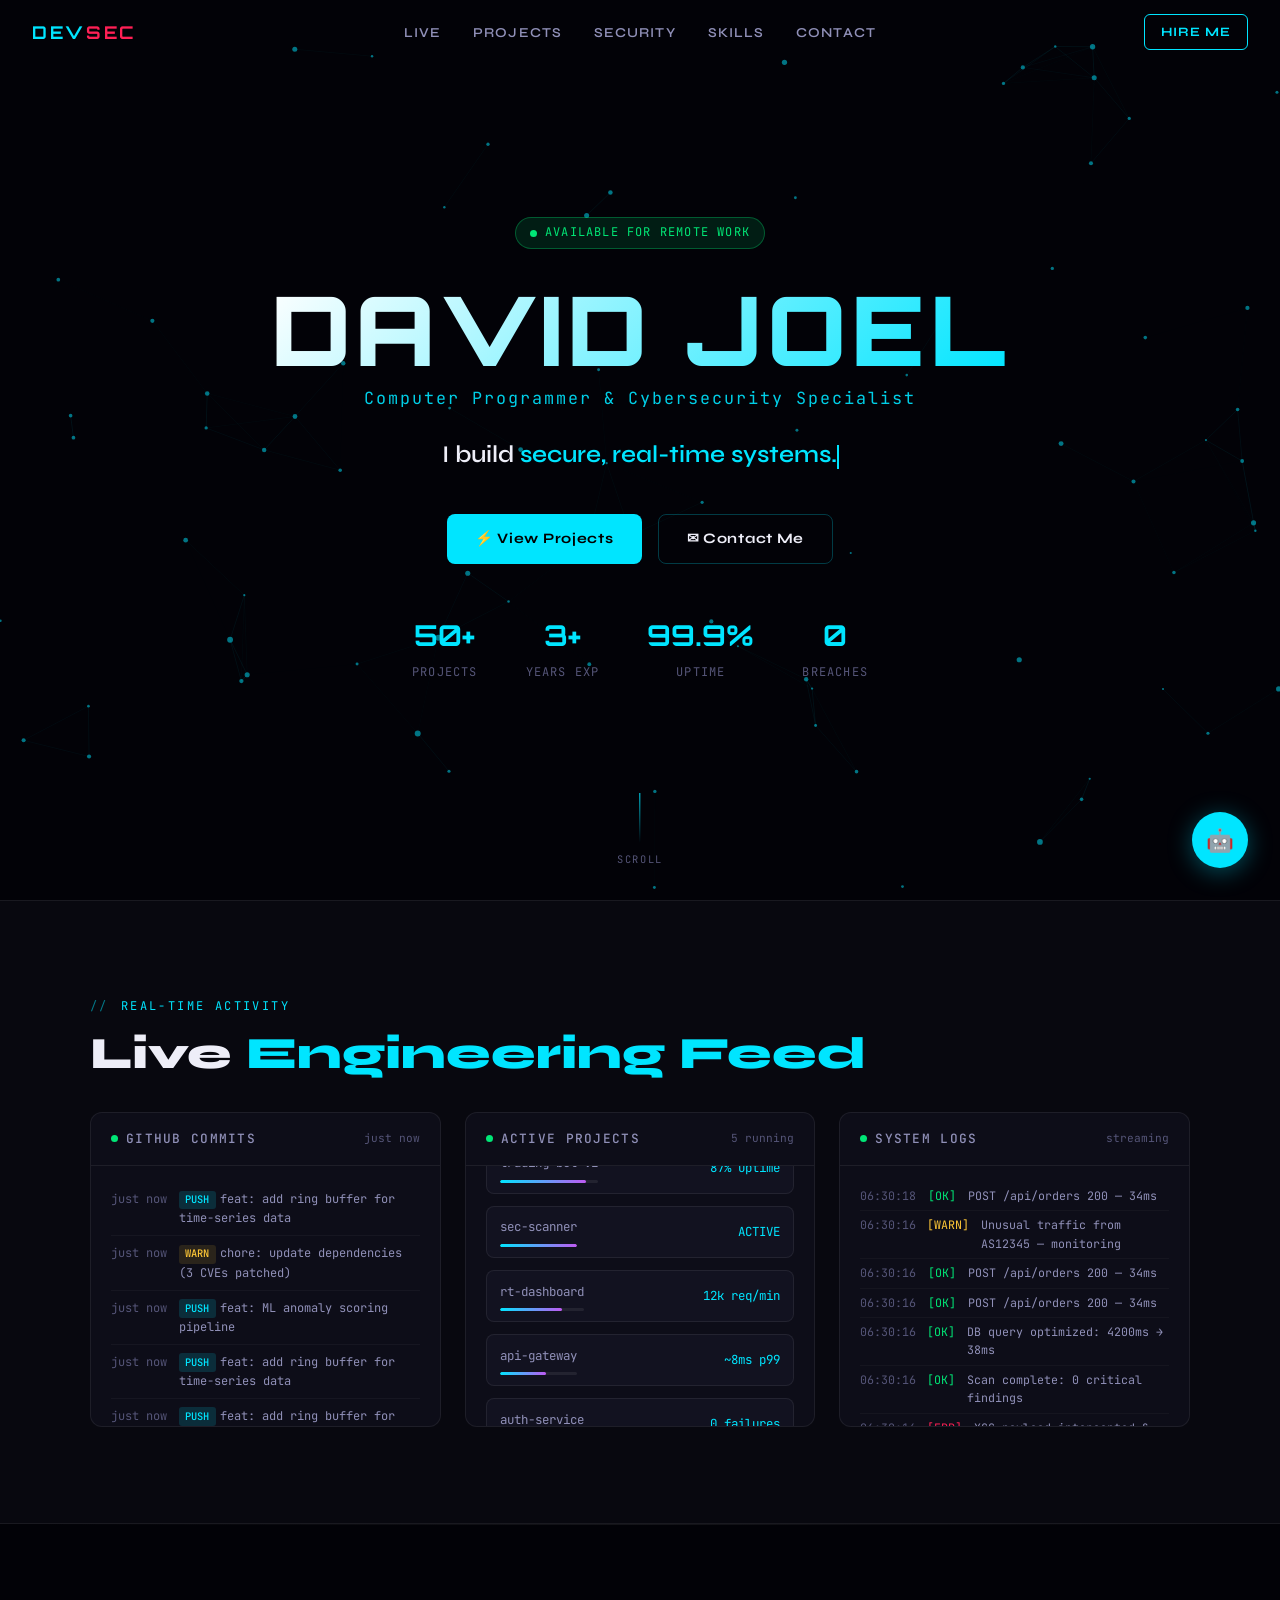
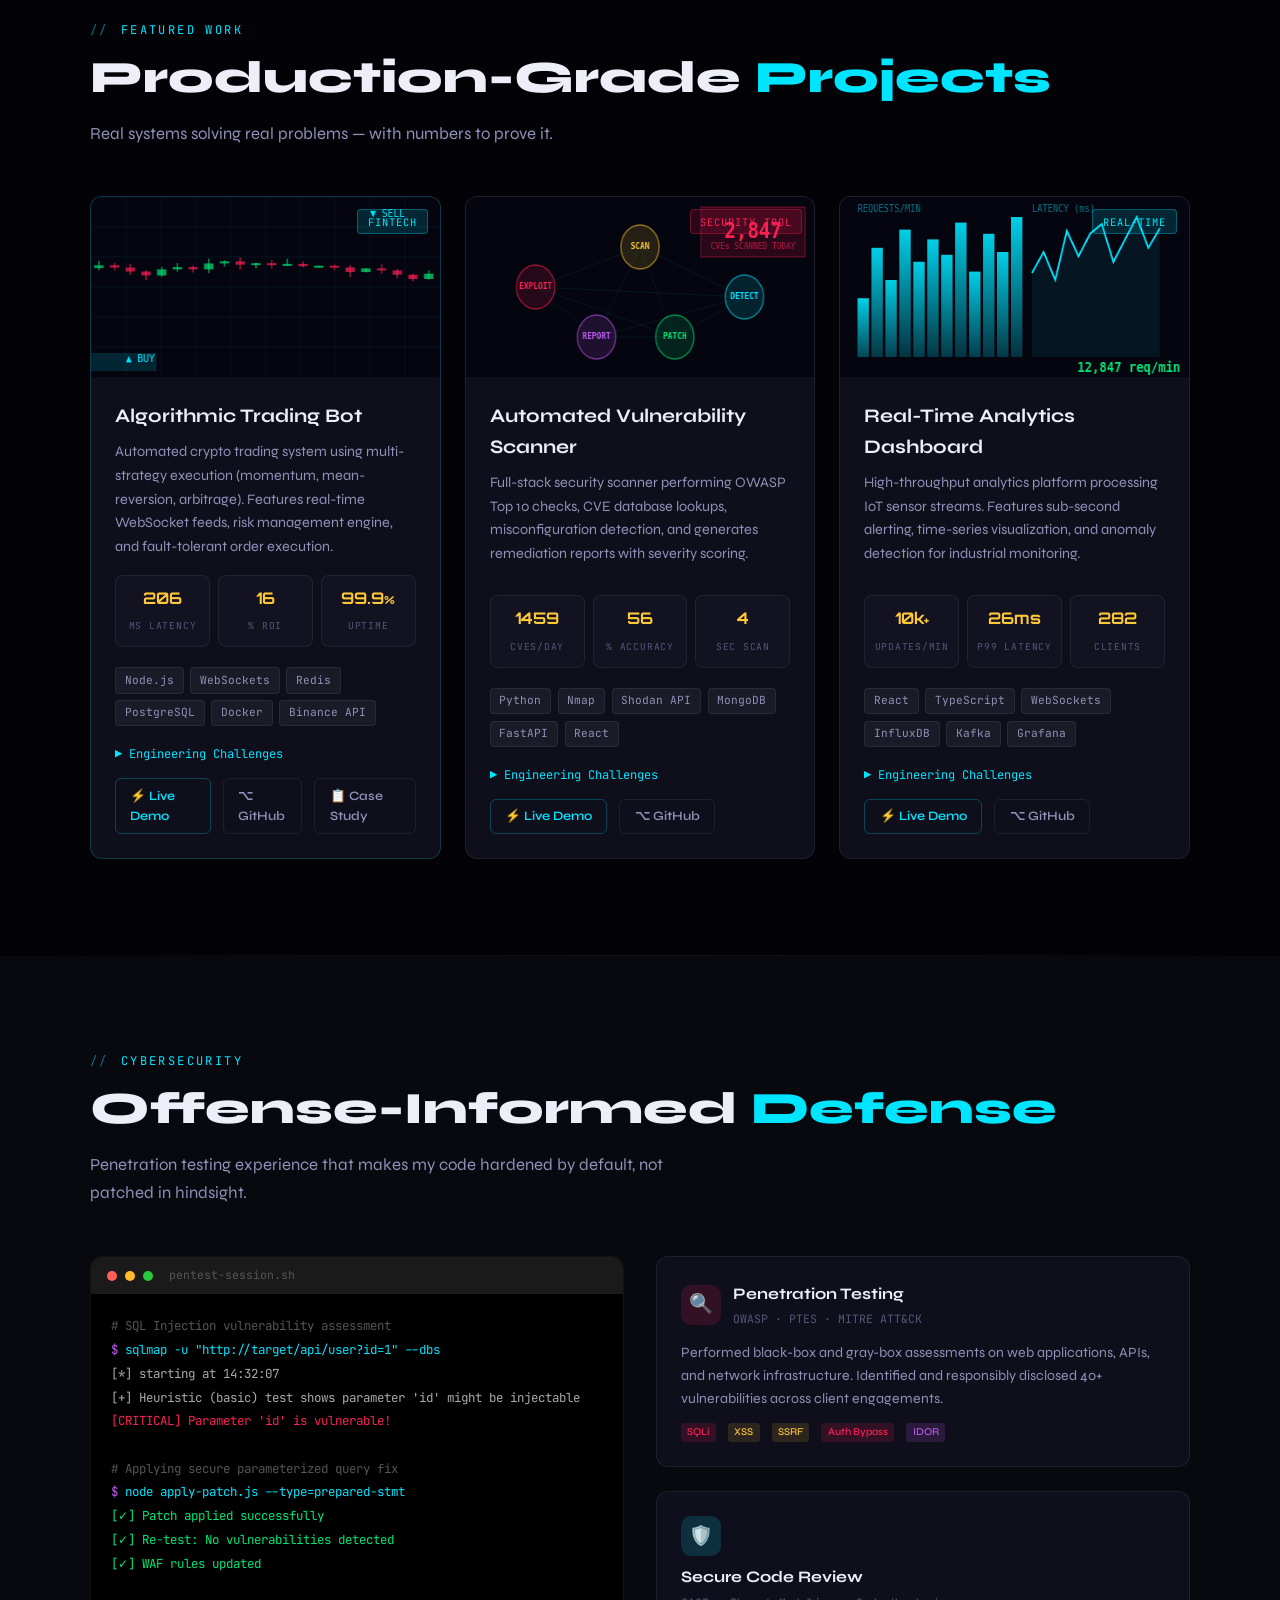
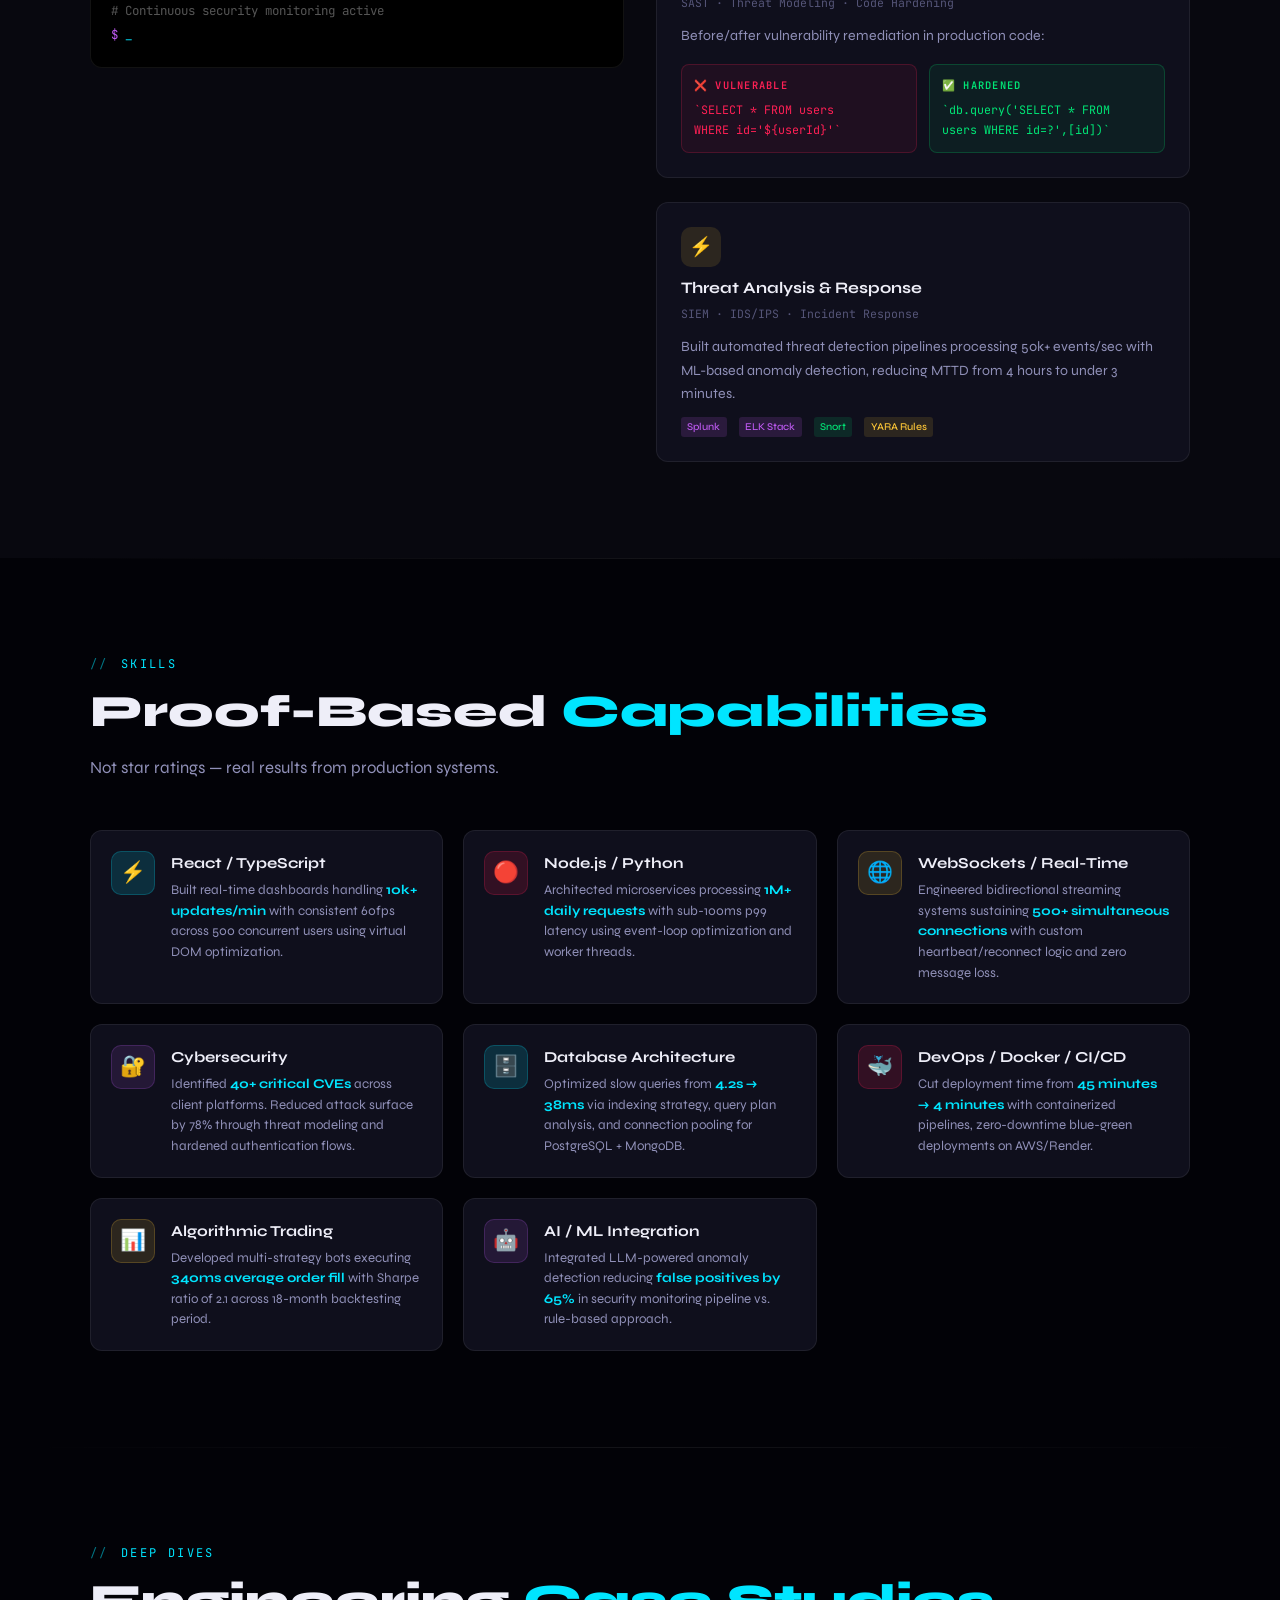
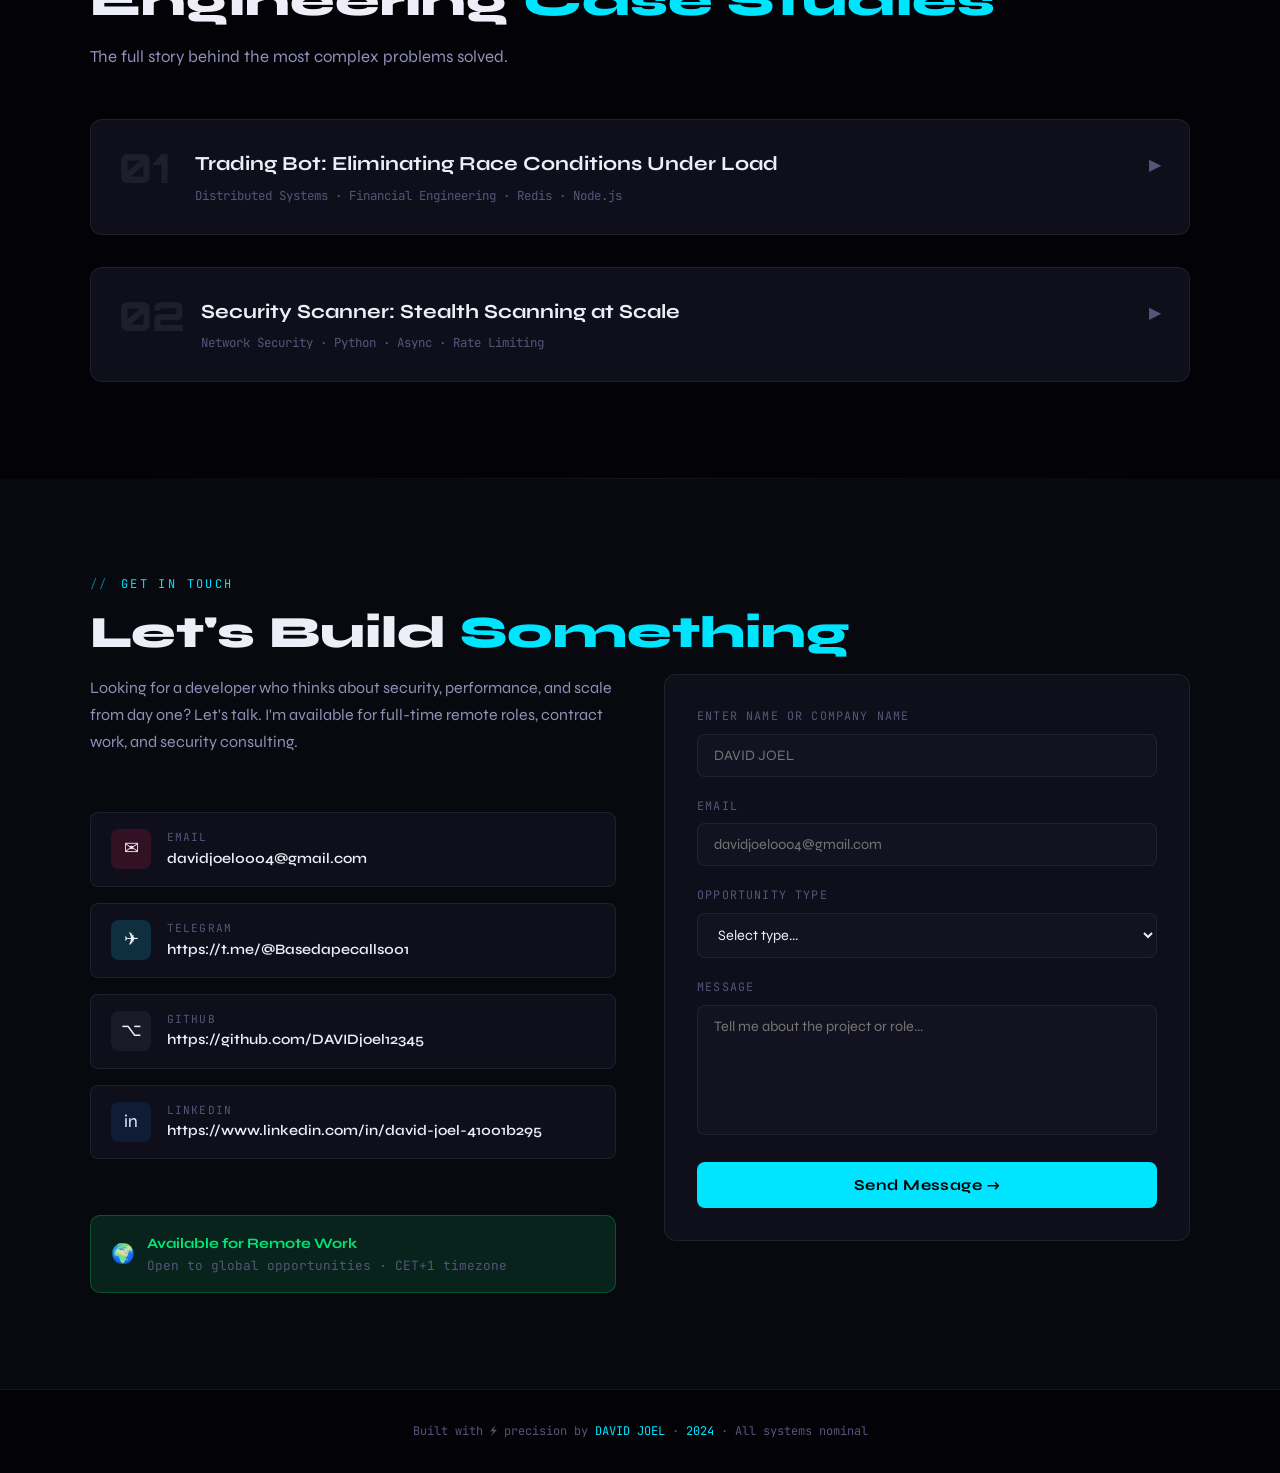
==== commit 949b508a: "first commit" ====
--- a/portfolio (1).html
+++ b/portfolio (1).html
@@ -177,7 +177,7 @@
 .sec-items{display:flex;flex-direction:column;gap:1.5rem}
 .sec-item{background:var(--card);border:1px solid var(--border);border-radius:var(--radius);padding:1.5rem;transition:border-color .3s}
 .sec-item:hover{border-color:var(--border-bright)}
-.sec-item-header{display:flex;align-items:center;gap:.75rem;margin-bottom.75rem}
+.sec-item-header{display:flex;align-items:center;gap:.75rem;margin-bottom:.75rem}
 .sec-icon{width:40px;height:40px;border-radius:10px;display:flex;align-items:center;justify-content:center;font-size:1.2rem;flex-shrink:0}
 .sec-icon.red{background:var(--pink-dim)}
 .sec-icon.cyan{background:var(--cyan-dim)}
@@ -185,7 +185,7 @@
 .sec-item-title{font-weight:700;font-size:1rem;margin-bottom:.25rem}
 .sec-item-sub{font-family:var(--font-mono);font-size:.72rem;color:var(--text3)}
 .sec-tags{display:flex;gap:.5rem;flex-wrap:wrap;margin-top:.75rem}
-.before-after{display:grid;grid-template-columns:1fr 1fr;gap:.75rem;margin-top.75rem}
+.before-after{display:grid;grid-template-columns:1fr 1fr;gap:.75rem;margin-top:.75rem}
 .ba-box{padding:.75rem;border-radius:8px;font-family:var(--font-mono);font-size:.73rem;line-height:1.7}
 .ba-before{background:rgba(255,32,85,0.07);border:1px solid rgba(255,32,85,0.2)}
 .ba-after{background:rgba(0,230,118,0.07);border:1px solid rgba(0,230,118,0.2)}
@@ -234,7 +234,7 @@
 /* CONTACT */
 #contact{background:var(--bg1)}
 .contact-grid{display:grid;grid-template-columns:1fr 1fr;gap:3rem;align-items:start}
-.contact-info{}
+.contact-info{display:flex;flex-direction:column;gap:1.5rem}
 .contact-intro{color:var(--text2);font-size:1rem;line-height:1.7;margin-bottom:2rem}
 .contact-links{display:flex;flex-direction:column;gap:1rem;margin-bottom:2rem}
 .contact-link{display:flex;align-items:center;gap:1rem;padding:1rem 1.25rem;background:var(--card);border:1px solid var(--border);border-radius:var(--radius-sm);text-decoration:none;transition:border-color .2s,background .2s;color:inherit}
